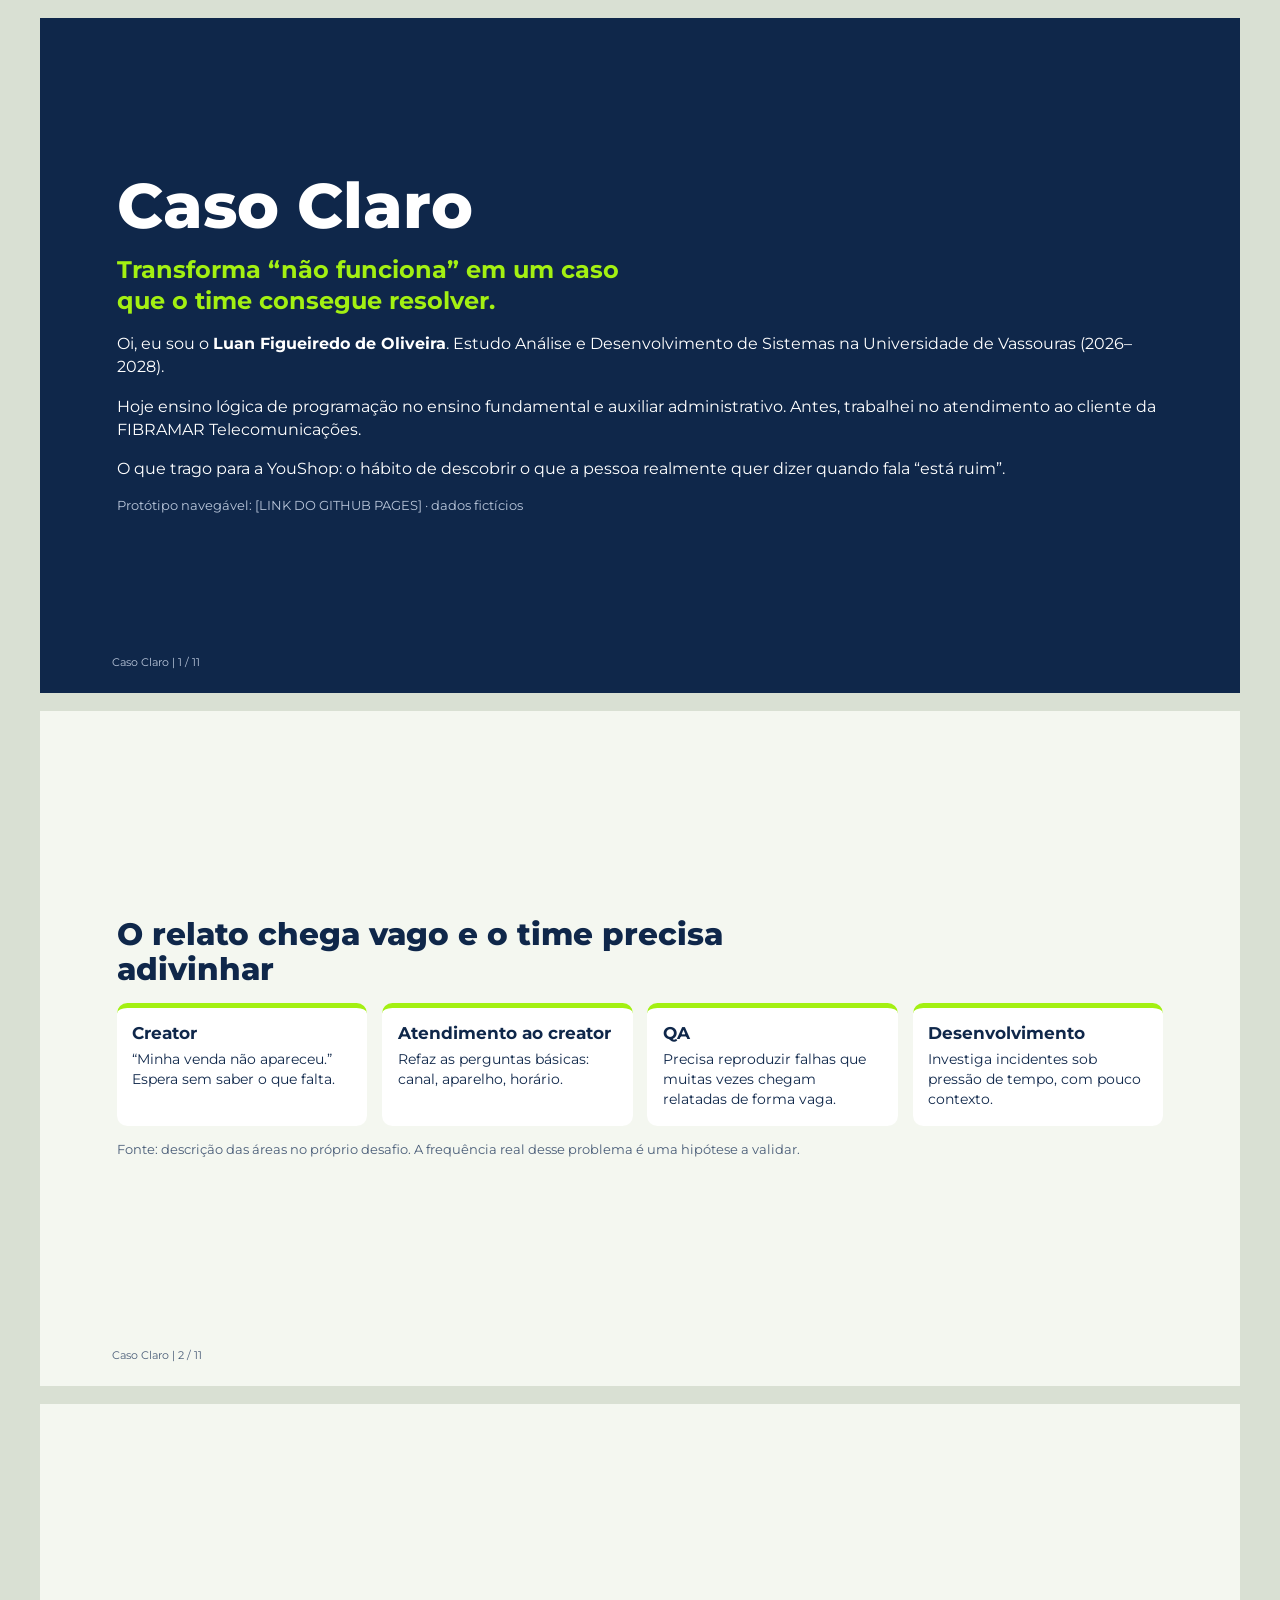
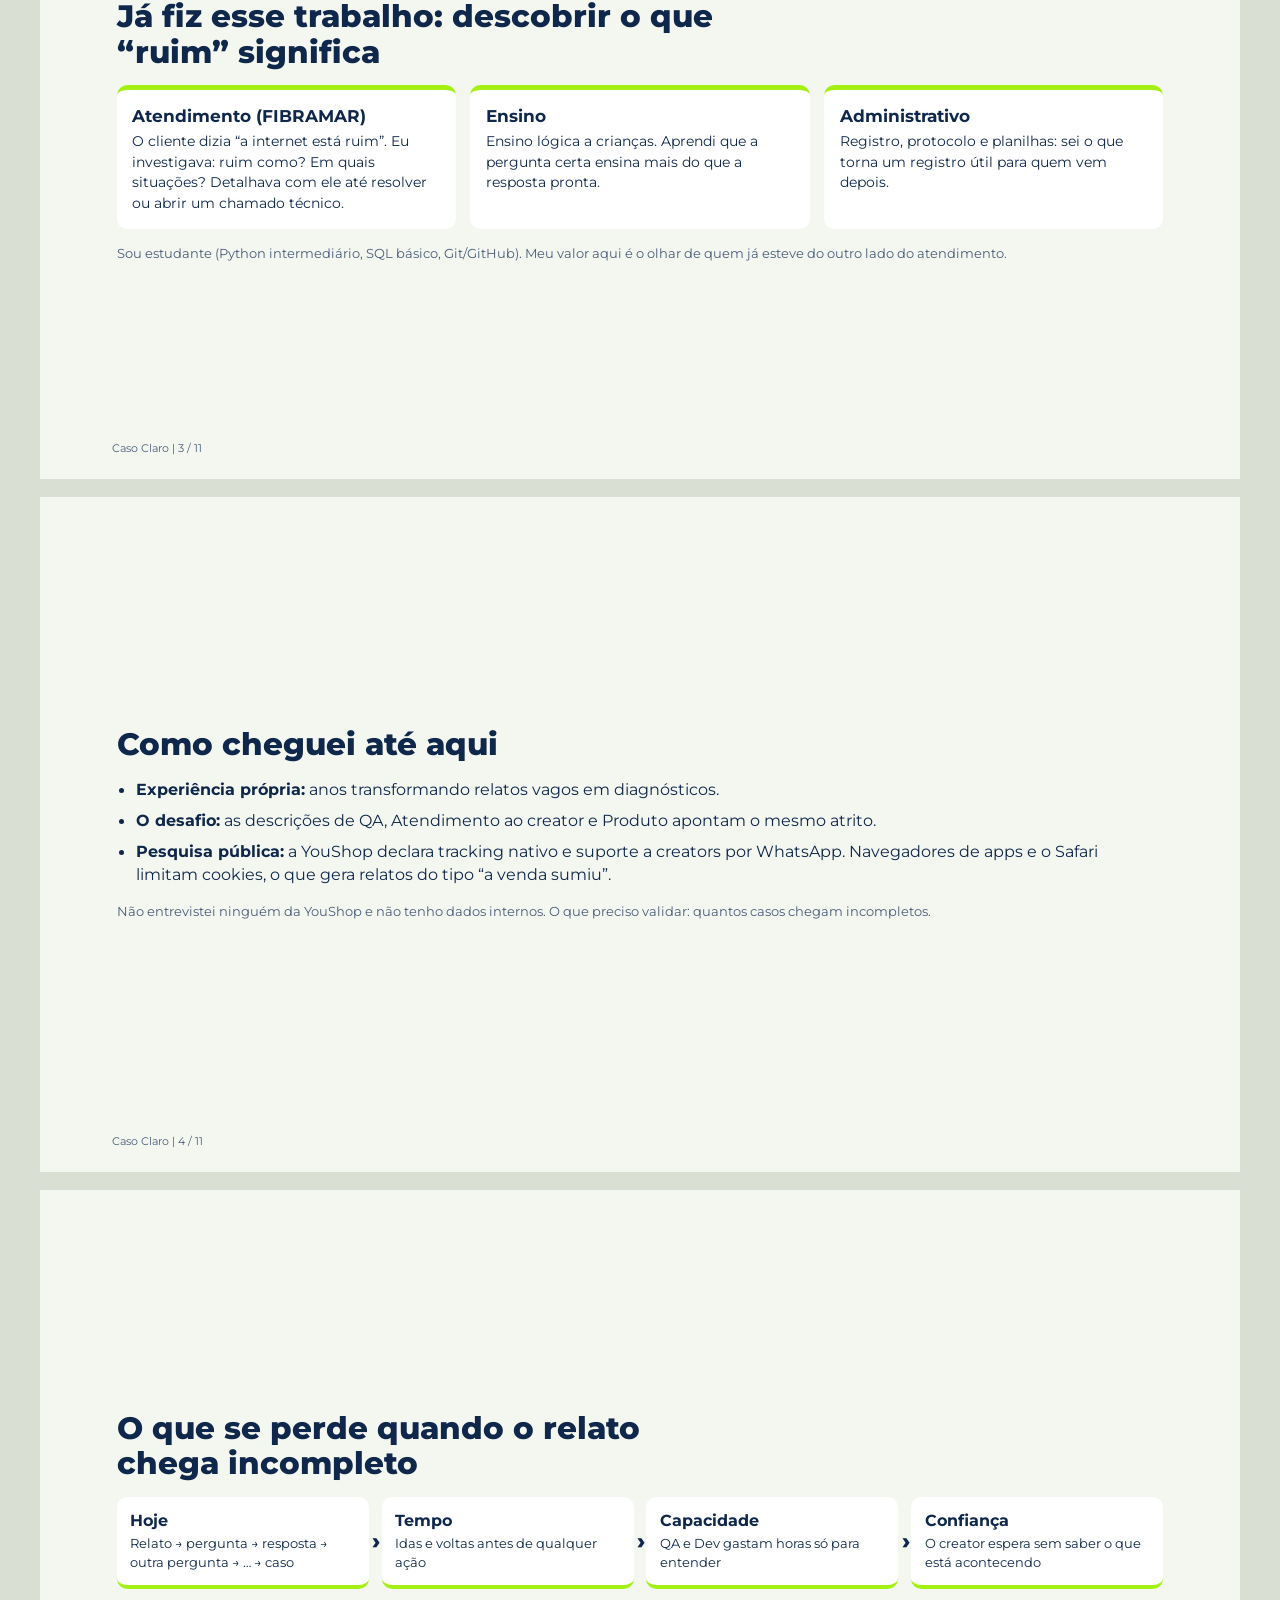
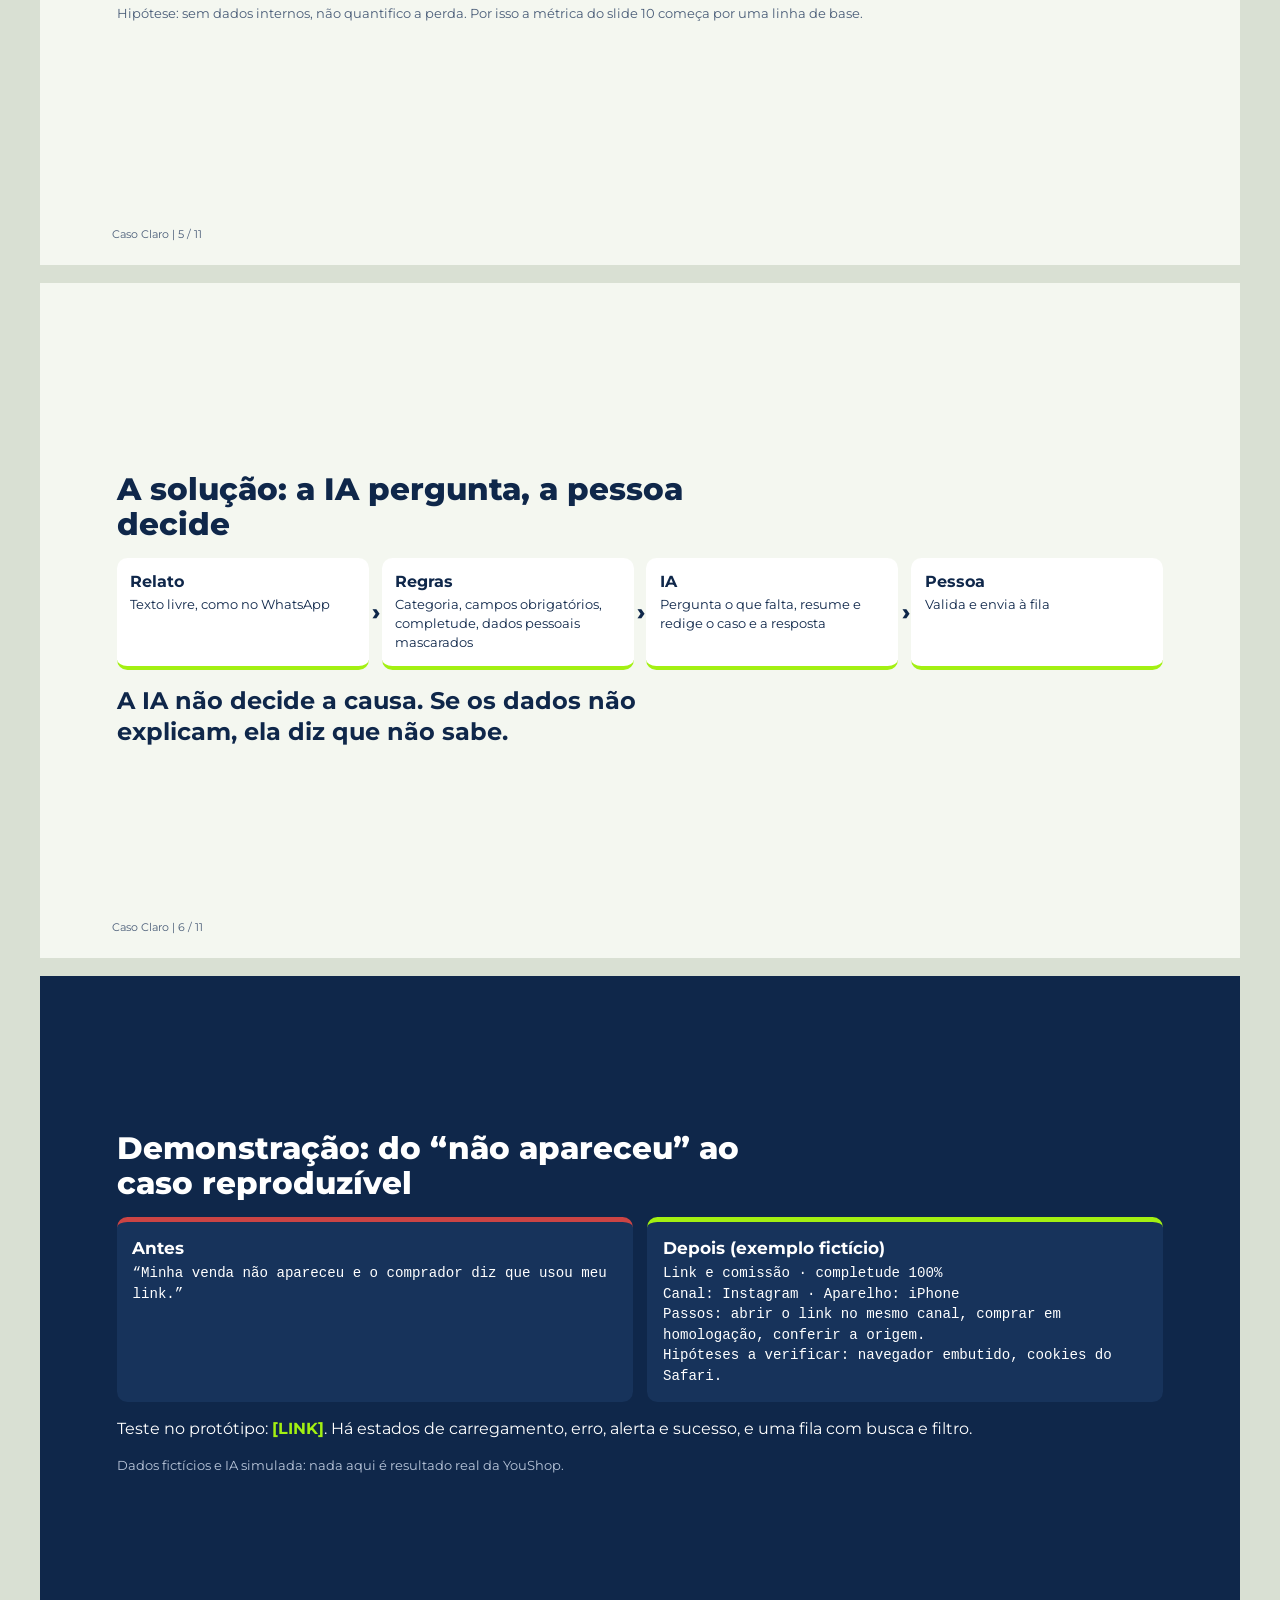
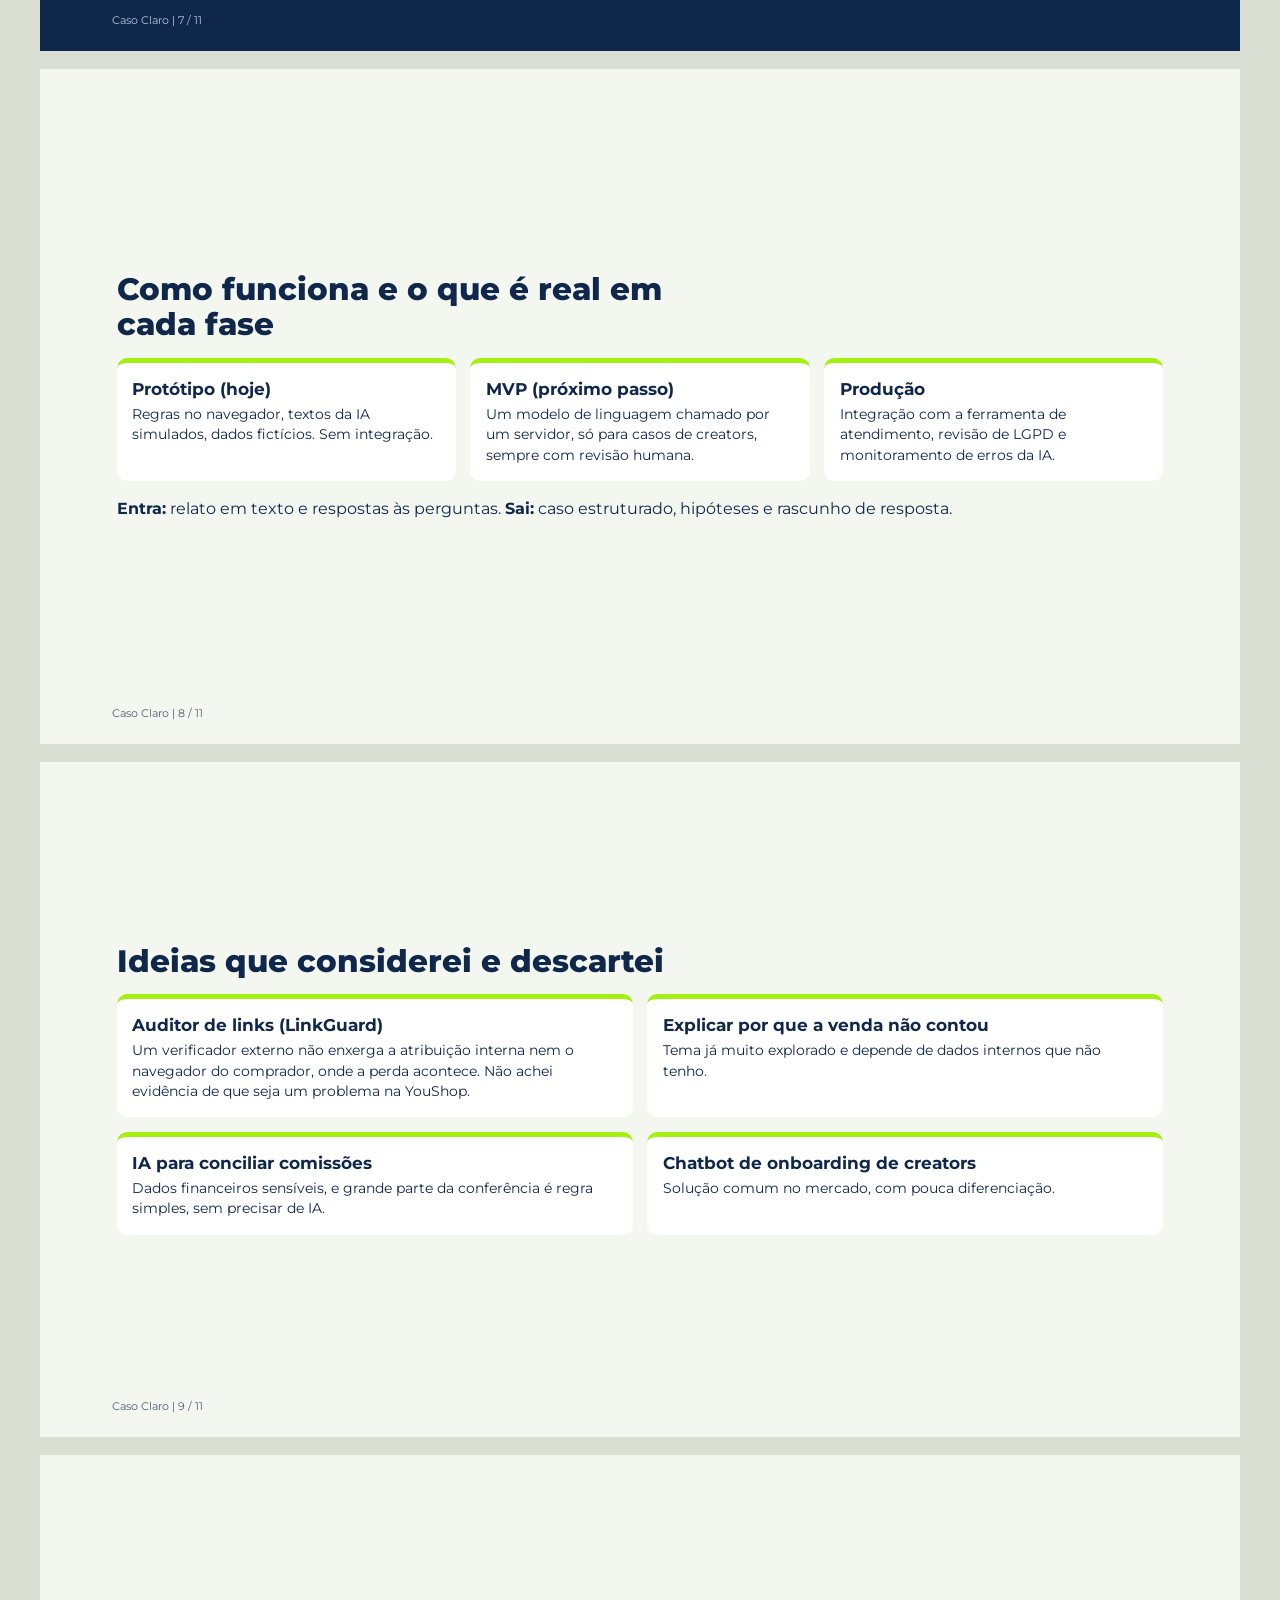
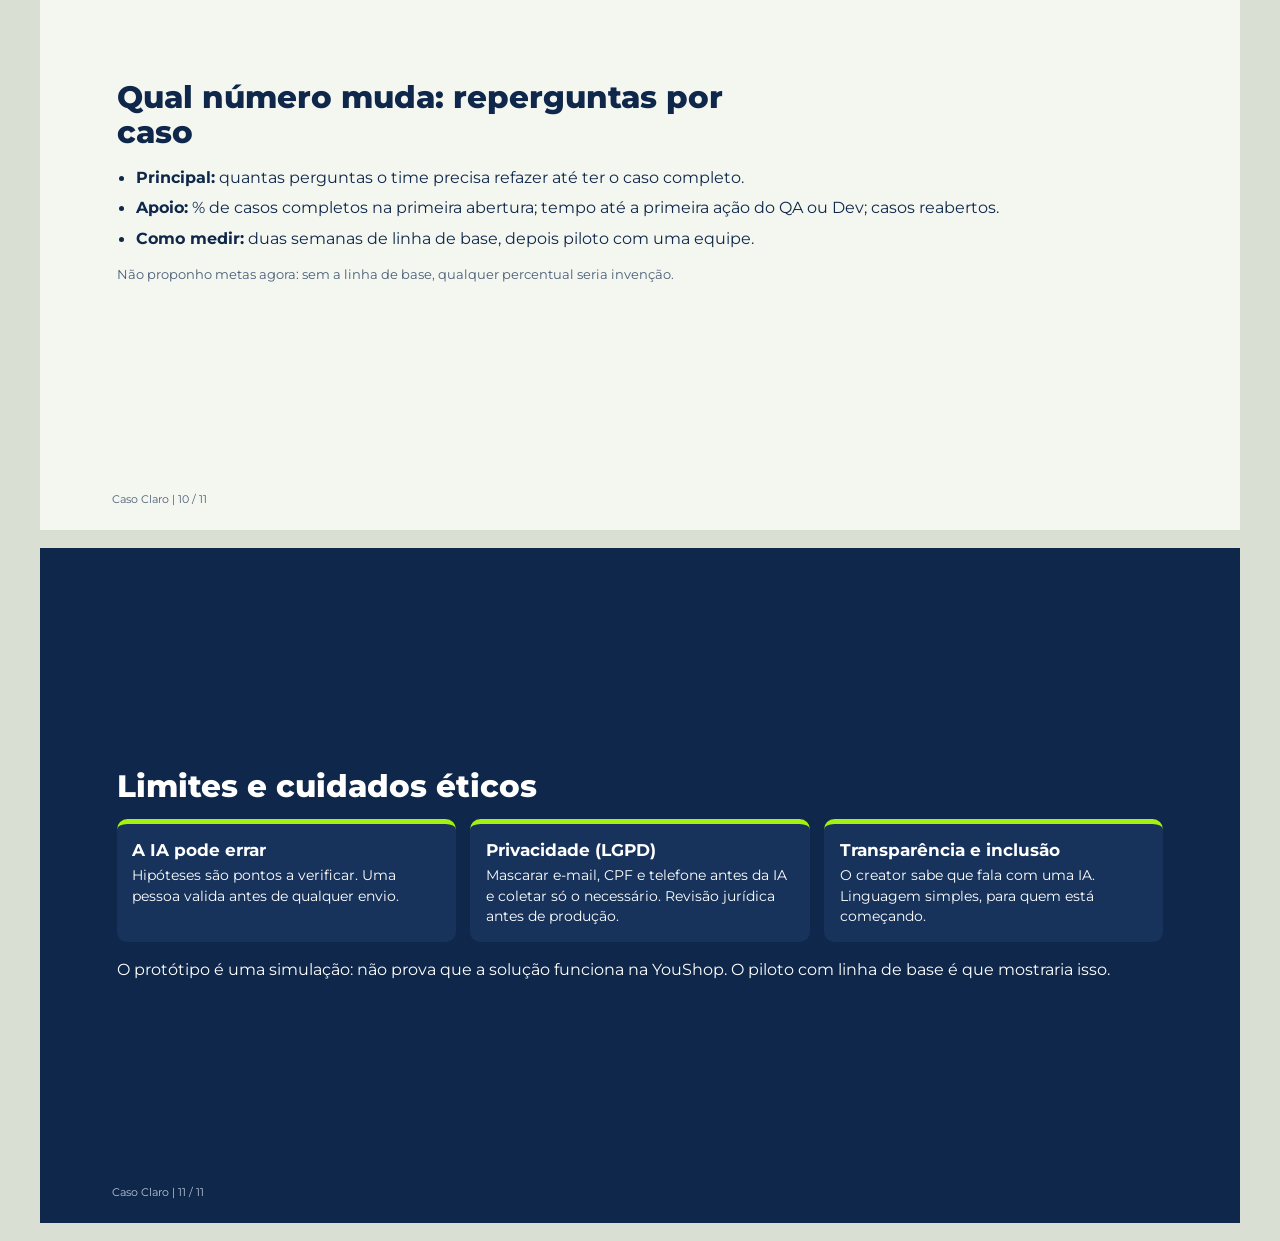
==== apresentacao.html @ b5813899 "Adiciona protótipo e apresentação" ====
<!doctype html>
<html lang="pt-BR"><head><meta charset="utf-8"><meta name="viewport" content="width=device-width,initial-scale=1">
<title>Caso Claro · Luan Oliveira · YouShop 2027</title>
<link href="https://fonts.googleapis.com/css2?family=Montserrat:wght@400;500;700;800&display=swap" rel="stylesheet">
<style>
@page{size:13.333in 7.5in;margin:0}
*{box-sizing:border-box;margin:0}
body{background:#d9e0d3;font-family:Montserrat,system-ui,sans-serif;color:#0F274A;counter-reset:s;-webkit-print-color-adjust:exact;print-color-adjust:exact}
.slide{container-type:inline-size;width:min(96vw,1200px);aspect-ratio:16/9;margin:18px auto;background:#F4F7F0;padding:4.5% 6%;position:relative;overflow:hidden;counter-increment:s}
.slide::after{content:"Caso Claro  |  " counter(s) " / 11";position:absolute;left:6%;bottom:3.5%;font-size:1.05cqw;color:#4a5d78}
.dark{background:#0F274A;color:#fff}.dark::after{color:#b9c6da}
.in{height:100%;display:flex;flex-direction:column;justify-content:center;gap:1.5cqw;padding-bottom:2cqw}
h1{font-size:6cqw;line-height:1;font-weight:800}h2{font-size:3cqw;line-height:1.12;font-weight:800;max-width:30ch}
p,li{font-size:1.55cqw;line-height:1.45}ul{padding-left:1.8cqw;display:flex;flex-direction:column;gap:.7cqw}
.big{font-size:2.3cqw;font-weight:700;line-height:1.3;max-width:34ch}.lime{color:#A3F012}.note{font-size:1.2cqw;color:#4a5d78}.dark .note{color:#b9c6da}
.cols{display:grid;grid-template-columns:repeat(3,1fr);gap:1.4cqw}.cols.c2{grid-template-columns:1fr 1fr}.cols.c4{grid-template-columns:repeat(4,1fr)}
.card{background:#fff;border-radius:1cqw;padding:1.5cqw;border-top:.5cqw solid #A3F012}.dark .card{background:#17335b}
.card b{display:block;font-size:1.6cqw;margin-bottom:.5cqw}.card p,.card li{font-size:1.35cqw}
.flow{display:flex;gap:1.2cqw}.flow>div{flex:1;background:#fff;border-radius:1cqw;padding:1.3cqw;position:relative;border-bottom:.45cqw solid #A3F012}
.flow>div:not(:last-child)::after{content:"›";position:absolute;right:-1.1cqw;top:50%;transform:translateY(-50%);font-size:2.2cqw;font-weight:800}
.flow b{display:block;font-size:1.5cqw;margin-bottom:.4cqw}.flow p{font-size:1.25cqw}
.bad{border-top-color:#c44}.mono{font-family:ui-monospace,Menlo,monospace;font-size:1.25cqw}
@media print{body{background:#fff}.slide{width:13.333in;height:7.5in;aspect-ratio:auto;margin:0;break-after:page;page-break-after:always}}
</style></head><body>

<section class="slide dark"><div class="in">
<h1>Caso Claro</h1>
<p class="big lime">Transforma “não funciona” em um caso que o time consegue resolver.</p>
<p>Oi, eu sou o <b>Luan Figueiredo de Oliveira</b>. Estudo Análise e Desenvolvimento de Sistemas na Universidade de Vassouras (2026–2028).</p>
<p>Hoje ensino lógica de programação no ensino fundamental e auxiliar administrativo. Antes, trabalhei no atendimento ao cliente da FIBRAMAR Telecomunicações.</p>
<p>O que trago para a YouShop: o hábito de descobrir o que a pessoa realmente quer dizer quando fala “está ruim”.</p>
<p class="note">Protótipo navegável: [LINK DO GITHUB PAGES] · dados fictícios</p></div></section>

<section class="slide"><div class="in">
<h2>O relato chega vago e o time precisa adivinhar</h2>
<div class="cols c4">
<div class="card"><b>Creator</b><p>“Minha venda não apareceu.” Espera sem saber o que falta.</p></div>
<div class="card"><b>Atendimento ao creator</b><p>Refaz as perguntas básicas: canal, aparelho, horário.</p></div>
<div class="card"><b>QA</b><p>Precisa reproduzir falhas que muitas vezes chegam relatadas de forma vaga.</p></div>
<div class="card"><b>Desenvolvimento</b><p>Investiga incidentes sob pressão de tempo, com pouco contexto.</p></div></div>
<p class="note">Fonte: descrição das áreas no próprio desafio. A frequência real desse problema é uma hipótese a validar.</p></div></section>

<section class="slide"><div class="in">
<h2>Já fiz esse trabalho: descobrir o que “ruim” significa</h2>
<div class="cols">
<div class="card"><b>Atendimento (FIBRAMAR)</b><p>O cliente dizia “a internet está ruim”. Eu investigava: ruim como? Em quais situações? Detalhava com ele até resolver ou abrir um chamado técnico.</p></div>
<div class="card"><b>Ensino</b><p>Ensino lógica a crianças. Aprendi que a pergunta certa ensina mais do que a resposta pronta.</p></div>
<div class="card"><b>Administrativo</b><p>Registro, protocolo e planilhas: sei o que torna um registro útil para quem vem depois.</p></div></div>
<p class="note">Sou estudante (Python intermediário, SQL básico, Git/GitHub). Meu valor aqui é o olhar de quem já esteve do outro lado do atendimento.</p></div></section>

<section class="slide"><div class="in">
<h2>Como cheguei até aqui</h2>
<ul><li><b>Experiência própria:</b> anos transformando relatos vagos em diagnósticos.</li>
<li><b>O desafio:</b> as descrições de QA, Atendimento ao creator e Produto apontam o mesmo atrito.</li>
<li><b>Pesquisa pública:</b> a YouShop declara tracking nativo e suporte a creators por WhatsApp. Navegadores de apps e o Safari limitam cookies, o que gera relatos do tipo “a venda sumiu”.</li></ul>
<p class="note">Não entrevistei ninguém da YouShop e não tenho dados internos. O que preciso validar: quantos casos chegam incompletos.</p></div></section>

<section class="slide"><div class="in">
<h2>O que se perde quando o relato chega incompleto</h2>
<div class="flow"><div><b>Hoje</b><p>Relato → pergunta → resposta → outra pergunta → … → caso</p></div><div><b>Tempo</b><p>Idas e voltas antes de qualquer ação</p></div><div><b>Capacidade</b><p>QA e Dev gastam horas só para entender</p></div><div><b>Confiança</b><p>O creator espera sem saber o que está acontecendo</p></div></div>
<p class="note">Hipótese: sem dados internos, não quantifico a perda. Por isso a métrica do slide 10 começa por uma linha de base.</p></div></section>

<section class="slide"><div class="in">
<h2>A solução: a IA pergunta, a pessoa decide</h2>
<div class="flow"><div><b>Relato</b><p>Texto livre, como no WhatsApp</p></div><div><b>Regras</b><p>Categoria, campos obrigatórios, completude, dados pessoais mascarados</p></div><div><b>IA</b><p>Pergunta o que falta, resume e redige o caso e a resposta</p></div><div><b>Pessoa</b><p>Valida e envia à fila</p></div></div>
<p class="big">A IA não decide a causa. Se os dados não explicam, ela diz que não sabe.</p></div></section>

<section class="slide dark"><div class="in">
<h2>Demonstração: do “não apareceu” ao caso reproduzível</h2>
<div class="cols c2">
<div class="card" style="border-top-color:#c44"><b>Antes</b><p class="mono">“Minha venda não apareceu e o comprador diz que usou meu link.”</p></div>
<div class="card"><b>Depois (exemplo fictício)</b><p class="mono">Link e comissão · completude 100%<br>Canal: Instagram · Aparelho: iPhone<br>Passos: abrir o link no mesmo canal, comprar em homologação, conferir a origem.<br>Hipóteses a verificar: navegador embutido, cookies do Safari.</p></div></div>
<p>Teste no protótipo: <b class="lime">[LINK]</b>. Há estados de carregamento, erro, alerta e sucesso, e uma fila com busca e filtro.</p>
<p class="note">Dados fictícios e IA simulada: nada aqui é resultado real da YouShop.</p></div></section>

<section class="slide"><div class="in">
<h2>Como funciona e o que é real em cada fase</h2>
<div class="cols">
<div class="card"><b>Protótipo (hoje)</b><p>Regras no navegador, textos da IA simulados, dados fictícios. Sem integração.</p></div>
<div class="card"><b>MVP (próximo passo)</b><p>Um modelo de linguagem chamado por um servidor, só para casos de creators, sempre com revisão humana.</p></div>
<div class="card"><b>Produção</b><p>Integração com a ferramenta de atendimento, revisão de LGPD e monitoramento de erros da IA.</p></div></div>
<p><b>Entra:</b> relato em texto e respostas às perguntas. <b>Sai:</b> caso estruturado, hipóteses e rascunho de resposta.</p></div></section>

<section class="slide"><div class="in">
<h2>Ideias que considerei e descartei</h2>
<div class="cols c2">
<div class="card"><b>Auditor de links (LinkGuard)</b><p>Um verificador externo não enxerga a atribuição interna nem o navegador do comprador, onde a perda acontece. Não achei evidência de que seja um problema na YouShop.</p></div>
<div class="card"><b>Explicar por que a venda não contou</b><p>Tema já muito explorado e depende de dados internos que não tenho.</p></div>
<div class="card"><b>IA para conciliar comissões</b><p>Dados financeiros sensíveis, e grande parte da conferência é regra simples, sem precisar de IA.</p></div>
<div class="card"><b>Chatbot de onboarding de creators</b><p>Solução comum no mercado, com pouca diferenciação.</p></div></div></div></section>

<section class="slide"><div class="in">
<h2>Qual número muda: reperguntas por caso</h2>
<ul><li><b>Principal:</b> quantas perguntas o time precisa refazer até ter o caso completo.</li>
<li><b>Apoio:</b> % de casos completos na primeira abertura; tempo até a primeira ação do QA ou Dev; casos reabertos.</li>
<li><b>Como medir:</b> duas semanas de linha de base, depois piloto com uma equipe.</li></ul>
<p class="note">Não proponho metas agora: sem a linha de base, qualquer percentual seria invenção.</p></div></section>

<section class="slide dark"><div class="in">
<h2>Limites e cuidados éticos</h2>
<div class="cols">
<div class="card"><b>A IA pode errar</b><p>Hipóteses são pontos a verificar. Uma pessoa valida antes de qualquer envio.</p></div>
<div class="card"><b>Privacidade (LGPD)</b><p>Mascarar e-mail, CPF e telefone antes da IA e coletar só o necessário. Revisão jurídica antes de produção.</p></div>
<div class="card"><b>Transparência e inclusão</b><p>O creator sabe que fala com uma IA. Linguagem simples, para quem está começando.</p></div></div>
<p>O protótipo é uma simulação: não prova que a solução funciona na YouShop. O piloto com linha de base é que mostraria isso.</p></div></section>
</body></html>
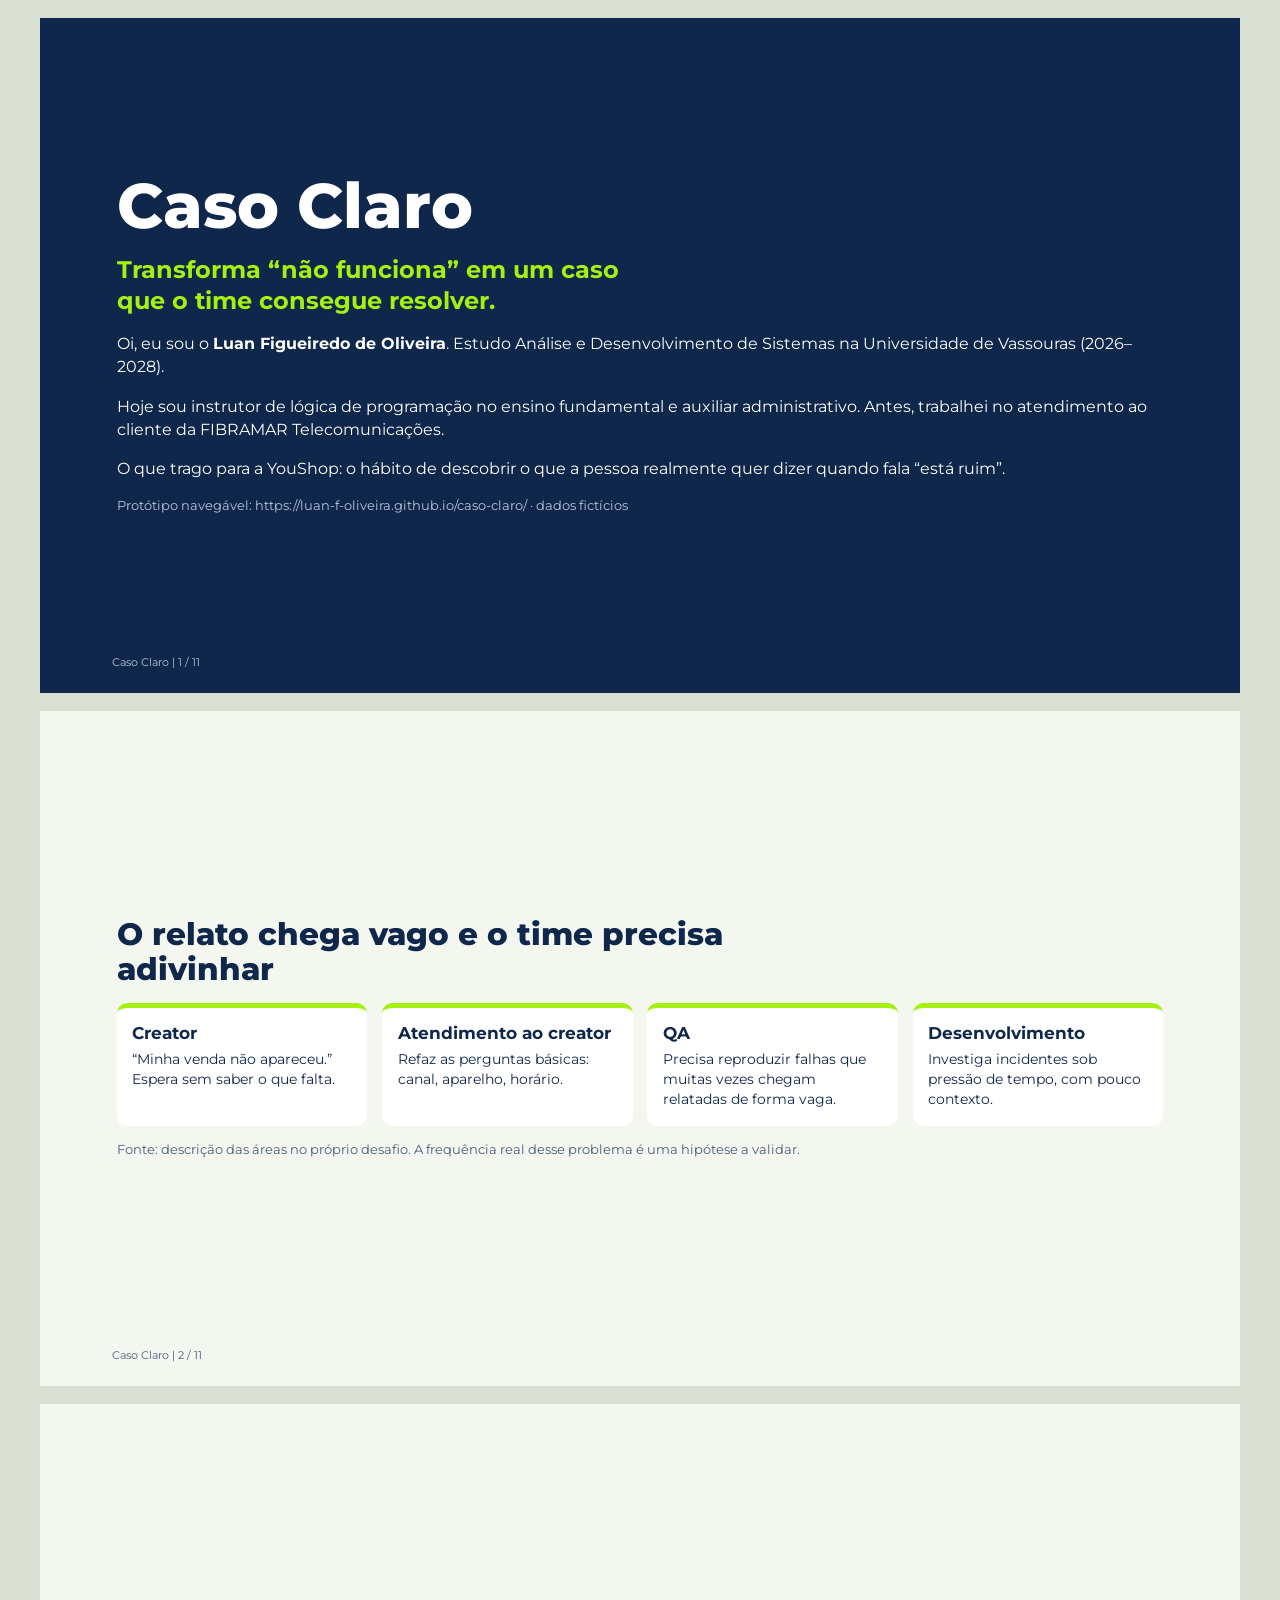
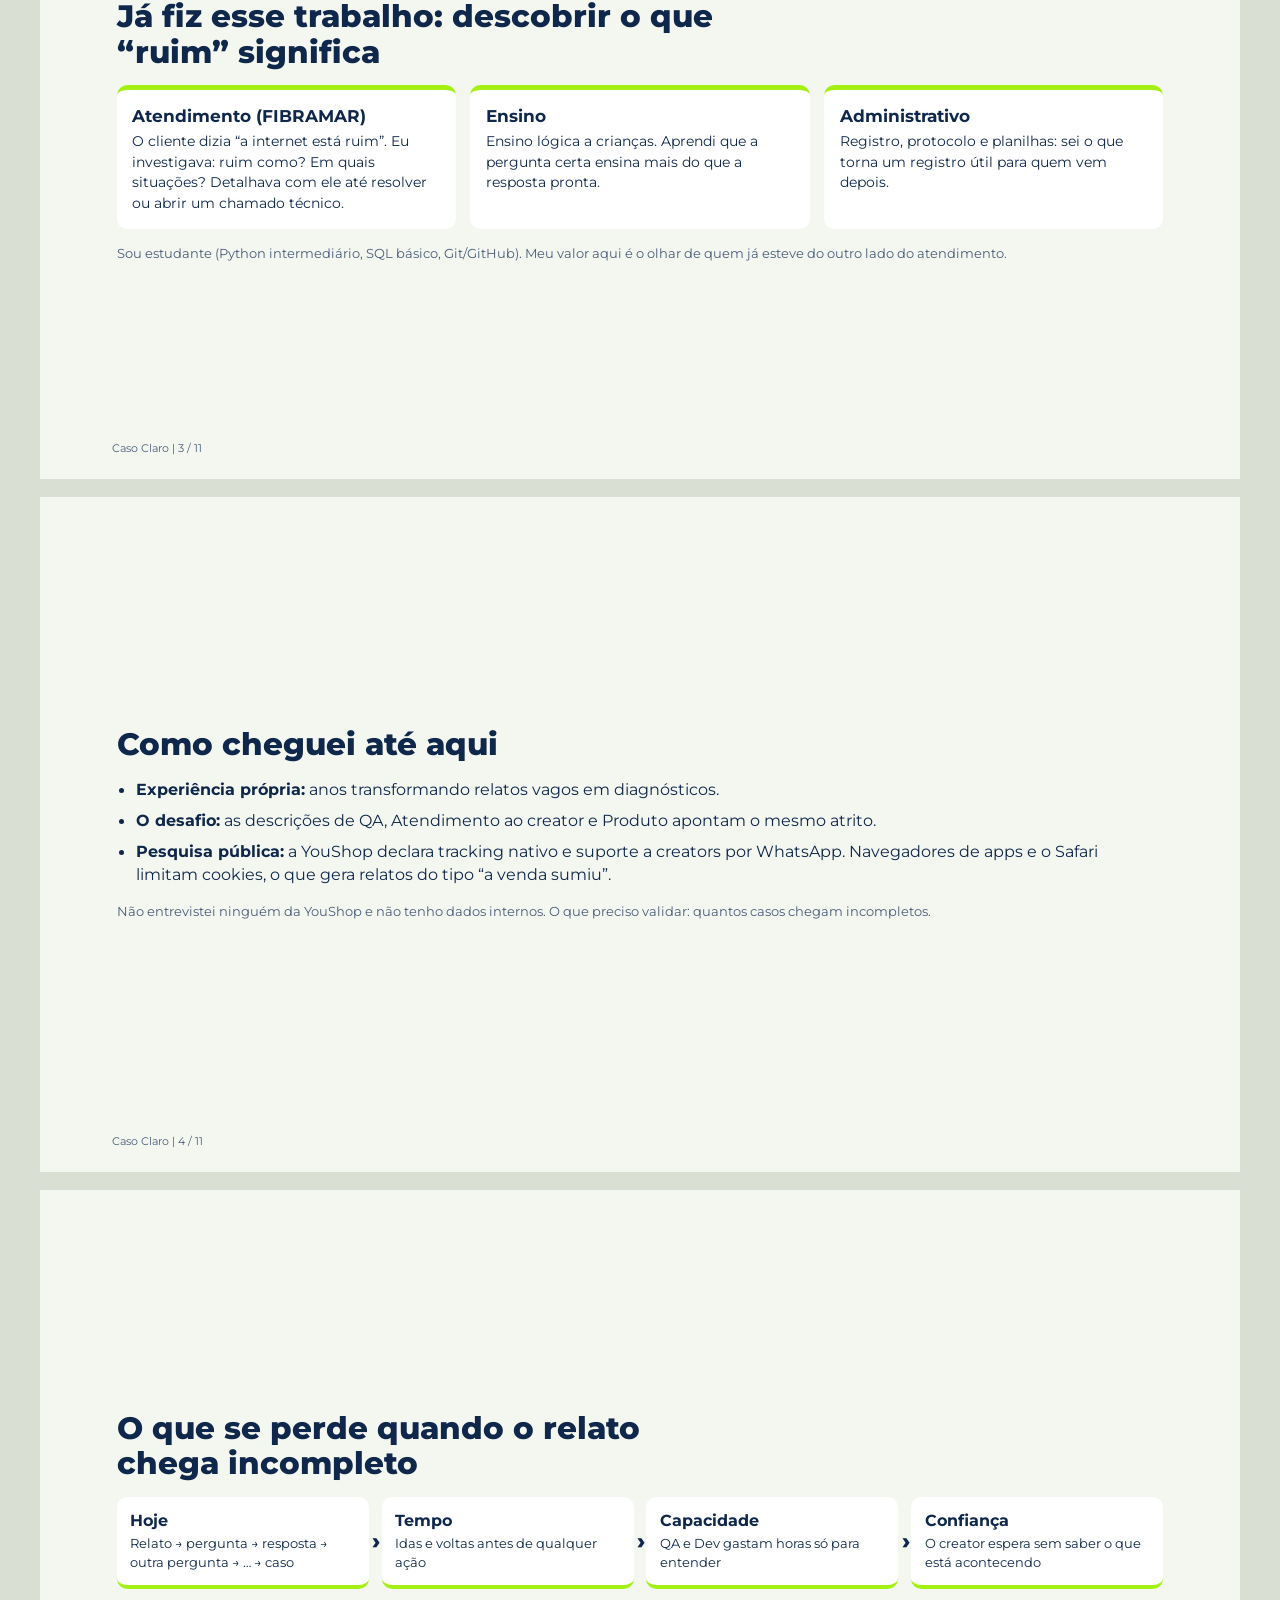
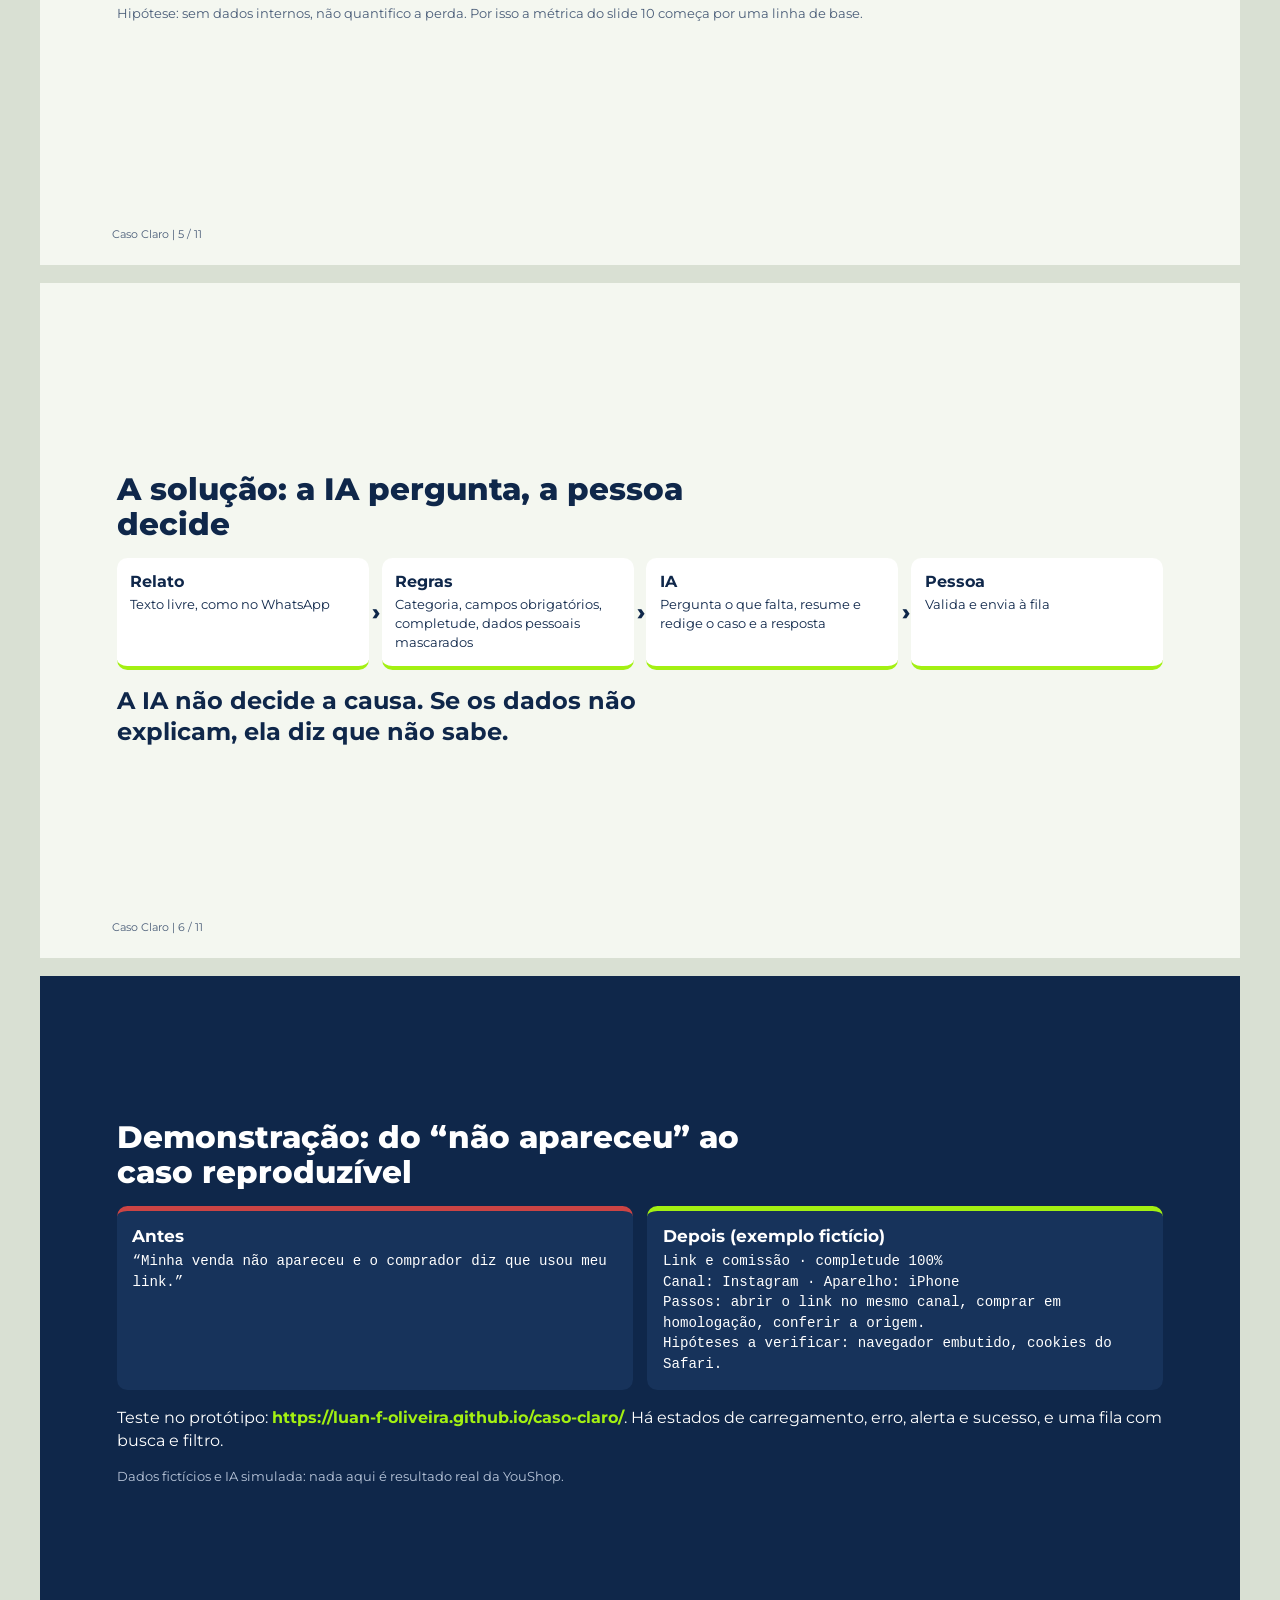
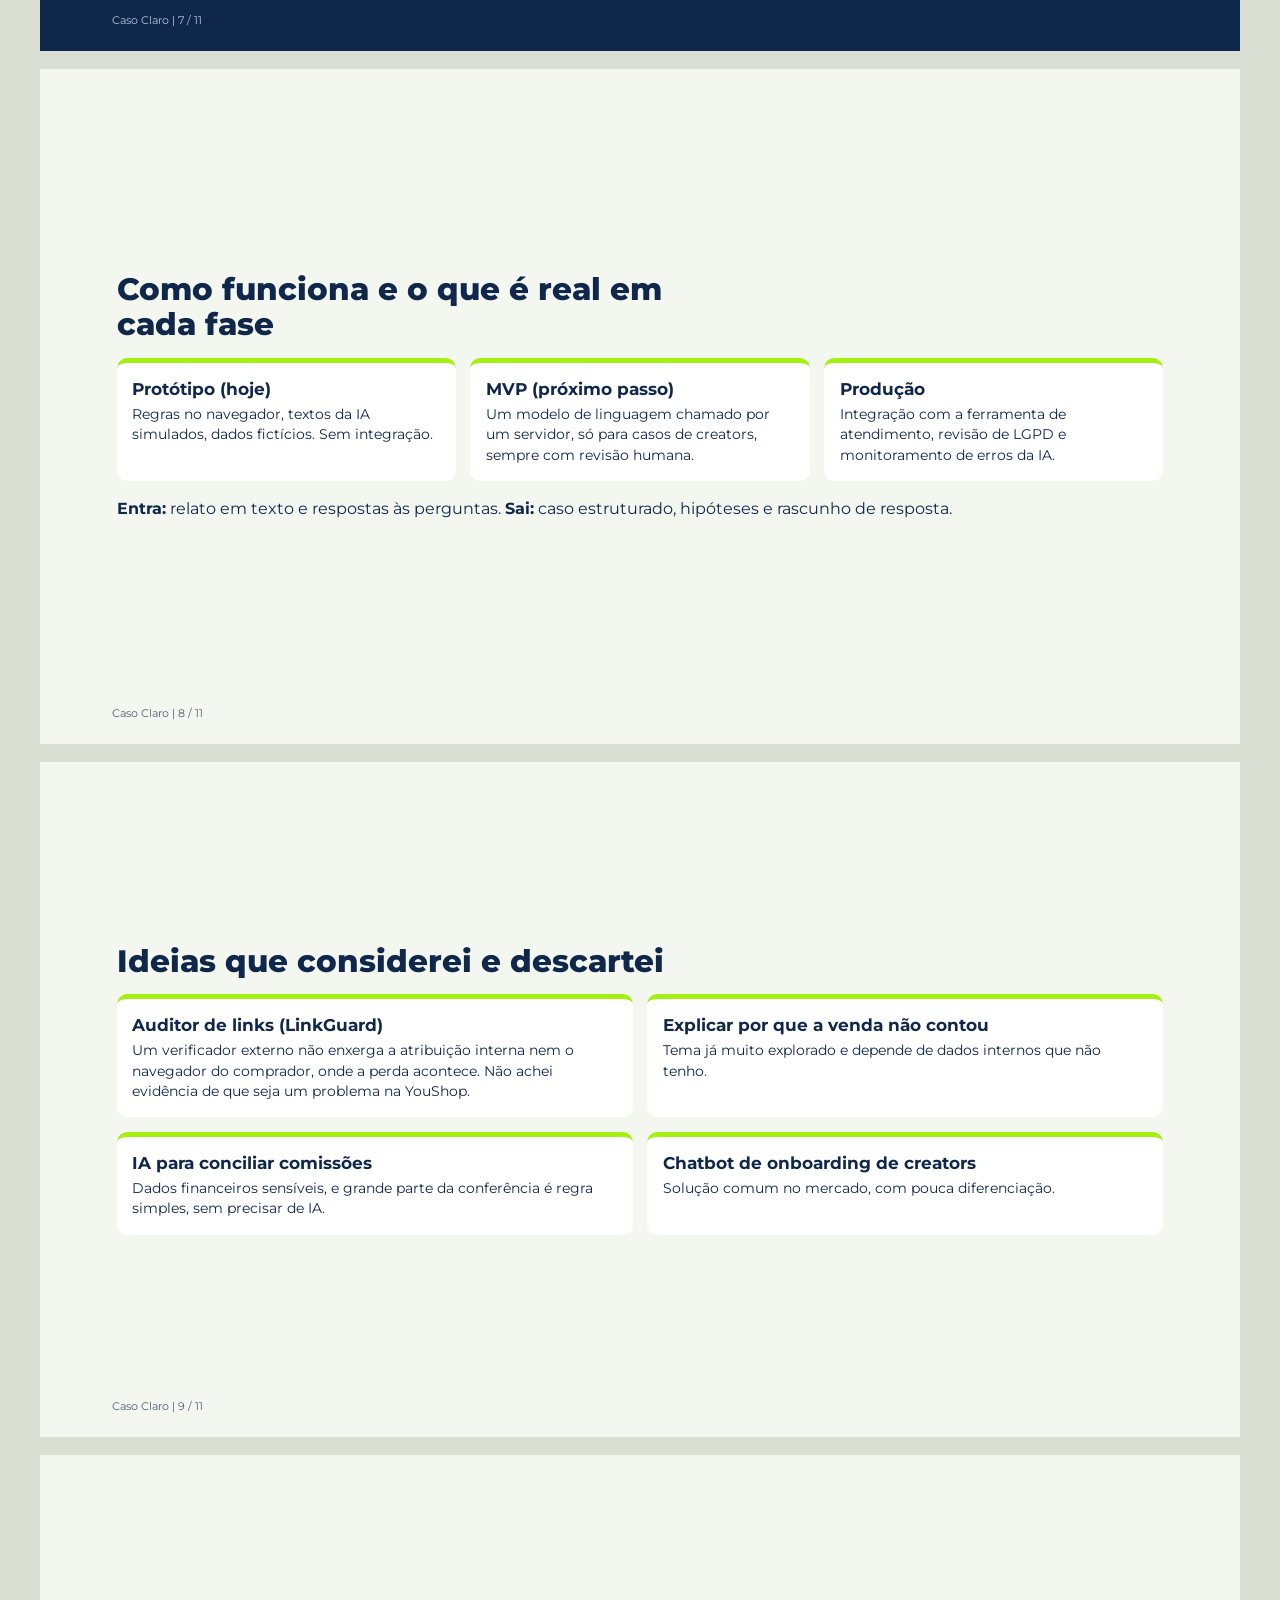
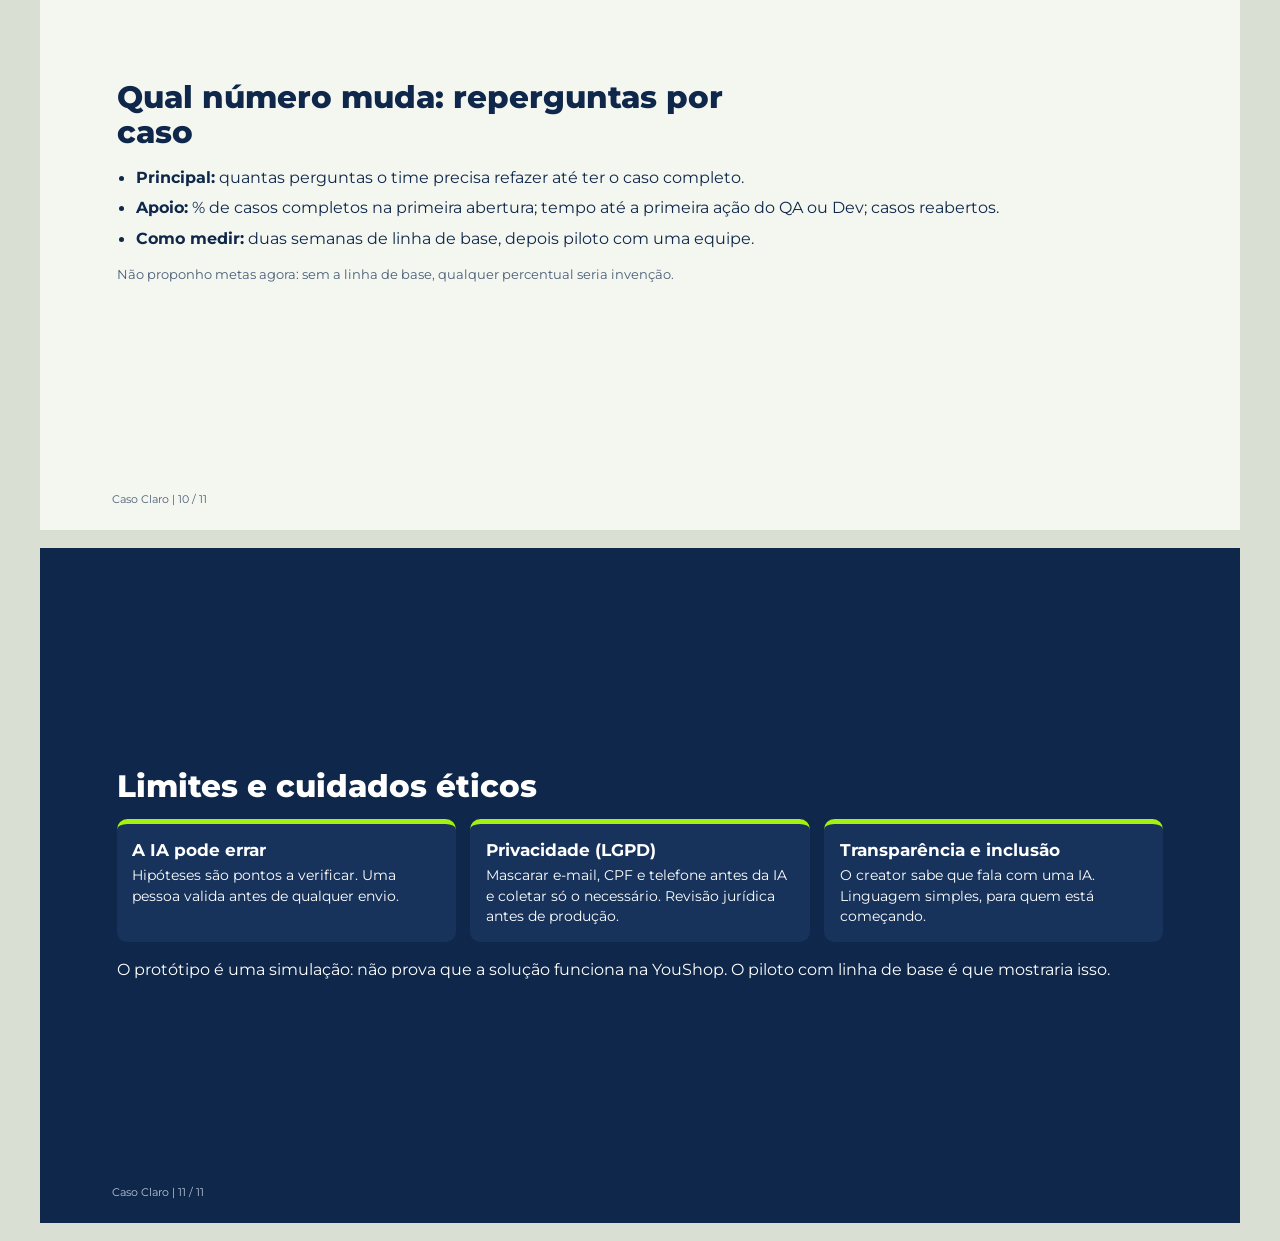
==== commit 0d215421: "Adiciona link do protótipo nos slides" ====
--- a/apresentacao.html
+++ b/apresentacao.html
@@ -27,9 +27,9 @@
 <h1>Caso Claro</h1>
 <p class="big lime">Transforma “não funciona” em um caso que o time consegue resolver.</p>
 <p>Oi, eu sou o <b>Luan Figueiredo de Oliveira</b>. Estudo Análise e Desenvolvimento de Sistemas na Universidade de Vassouras (2026–2028).</p>
-<p>Hoje ensino lógica de programação no ensino fundamental e auxiliar administrativo. Antes, trabalhei no atendimento ao cliente da FIBRAMAR Telecomunicações.</p>
+<p>Hoje sou instrutor de lógica de programação no ensino fundamental e auxiliar administrativo. Antes, trabalhei no atendimento ao cliente da FIBRAMAR Telecomunicações.</p>
 <p>O que trago para a YouShop: o hábito de descobrir o que a pessoa realmente quer dizer quando fala “está ruim”.</p>
-<p class="note">Protótipo navegável: [LINK DO GITHUB PAGES] · dados fictícios</p></div></section>
+<p class="note">Protótipo navegável: https://luan-f-oliveira.github.io/caso-claro/ · dados fictícios</p></div></section>
 
 <section class="slide"><div class="in">
 <h2>O relato chega vago e o time precisa adivinhar</h2>
@@ -70,7 +70,7 @@
 <div class="cols c2">
 <div class="card" style="border-top-color:#c44"><b>Antes</b><p class="mono">“Minha venda não apareceu e o comprador diz que usou meu link.”</p></div>
 <div class="card"><b>Depois (exemplo fictício)</b><p class="mono">Link e comissão · completude 100%<br>Canal: Instagram · Aparelho: iPhone<br>Passos: abrir o link no mesmo canal, comprar em homologação, conferir a origem.<br>Hipóteses a verificar: navegador embutido, cookies do Safari.</p></div></div>
-<p>Teste no protótipo: <b class="lime">[LINK]</b>. Há estados de carregamento, erro, alerta e sucesso, e uma fila com busca e filtro.</p>
+<p>Teste no protótipo: <b class="lime">https://luan-f-oliveira.github.io/caso-claro/</b>. Há estados de carregamento, erro, alerta e sucesso, e uma fila com busca e filtro.</p>
 <p class="note">Dados fictícios e IA simulada: nada aqui é resultado real da YouShop.</p></div></section>
 
 <section class="slide"><div class="in">
@@ -103,4 +103,4 @@
 <div class="card"><b>Privacidade (LGPD)</b><p>Mascarar e-mail, CPF e telefone antes da IA e coletar só o necessário. Revisão jurídica antes de produção.</p></div>
 <div class="card"><b>Transparência e inclusão</b><p>O creator sabe que fala com uma IA. Linguagem simples, para quem está começando.</p></div></div>
 <p>O protótipo é uma simulação: não prova que a solução funciona na YouShop. O piloto com linha de base é que mostraria isso.</p></div></section>
-</body></html>
+</body></html>
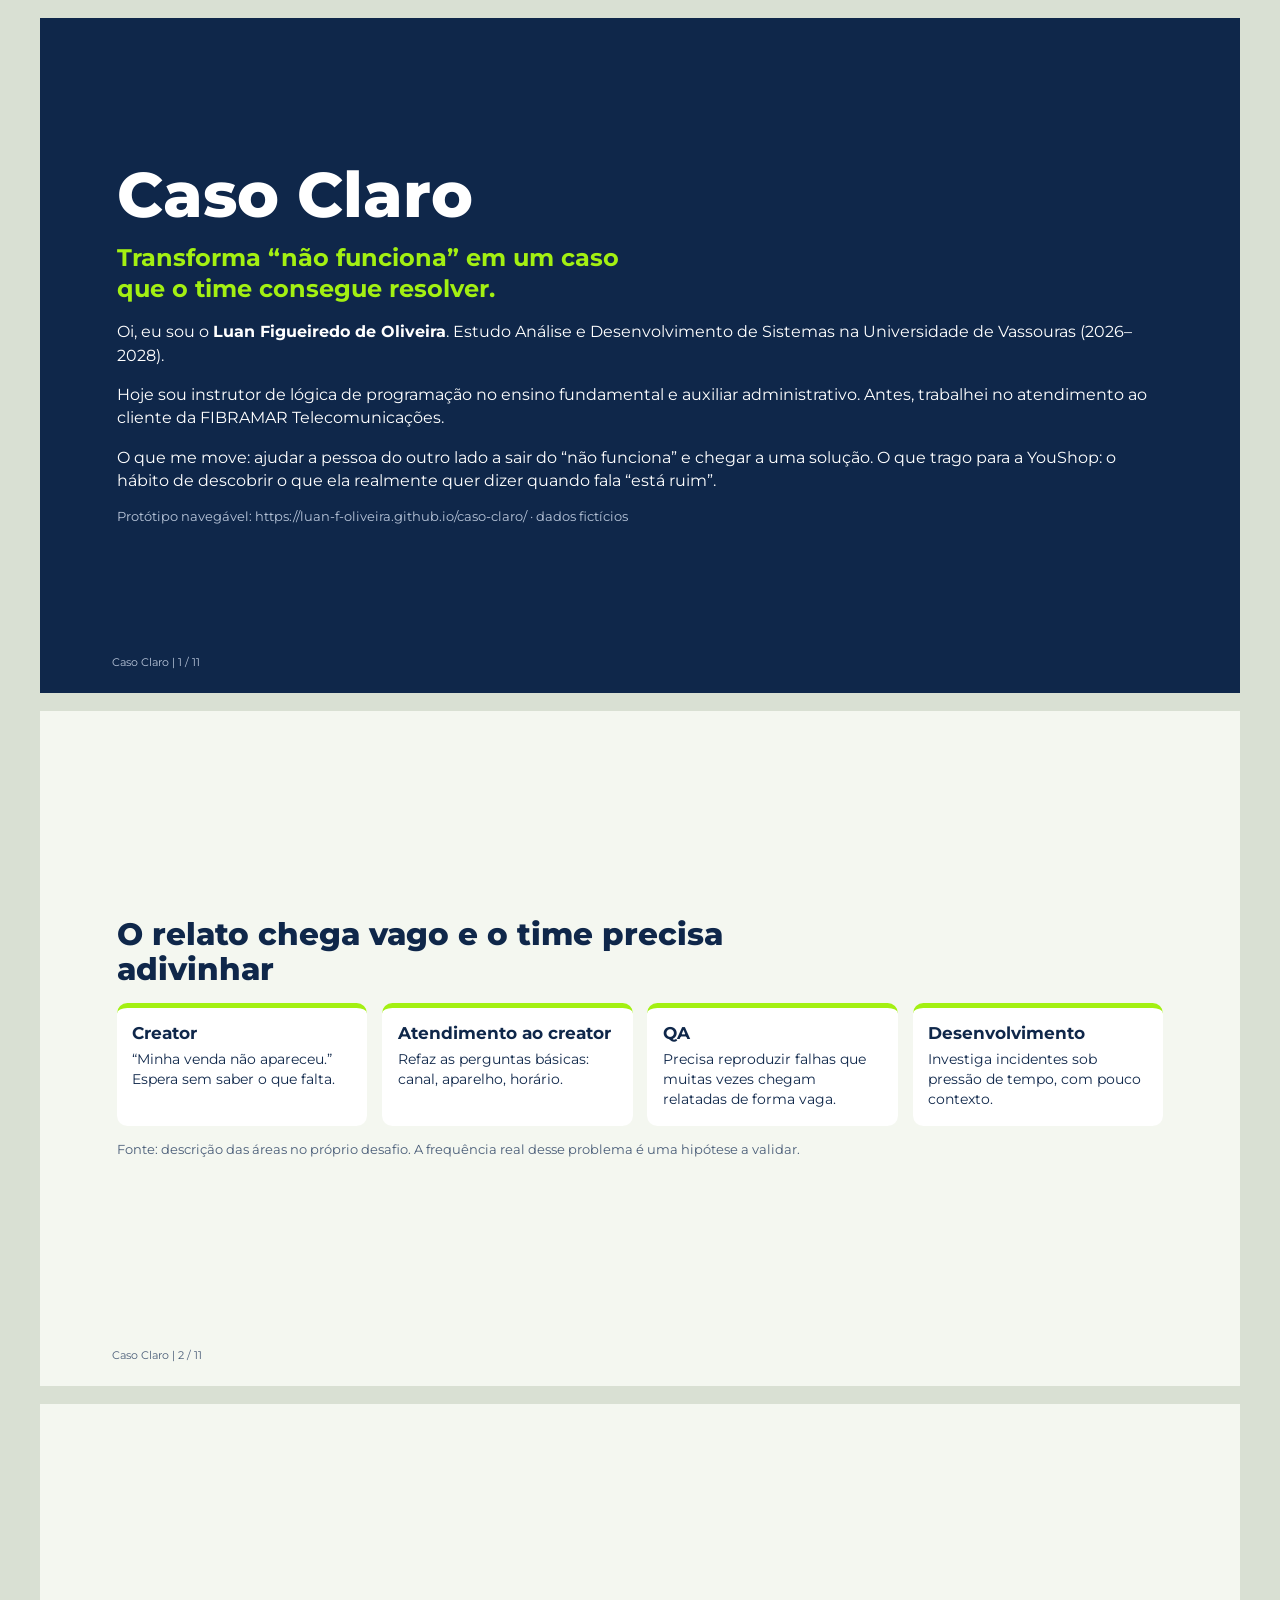
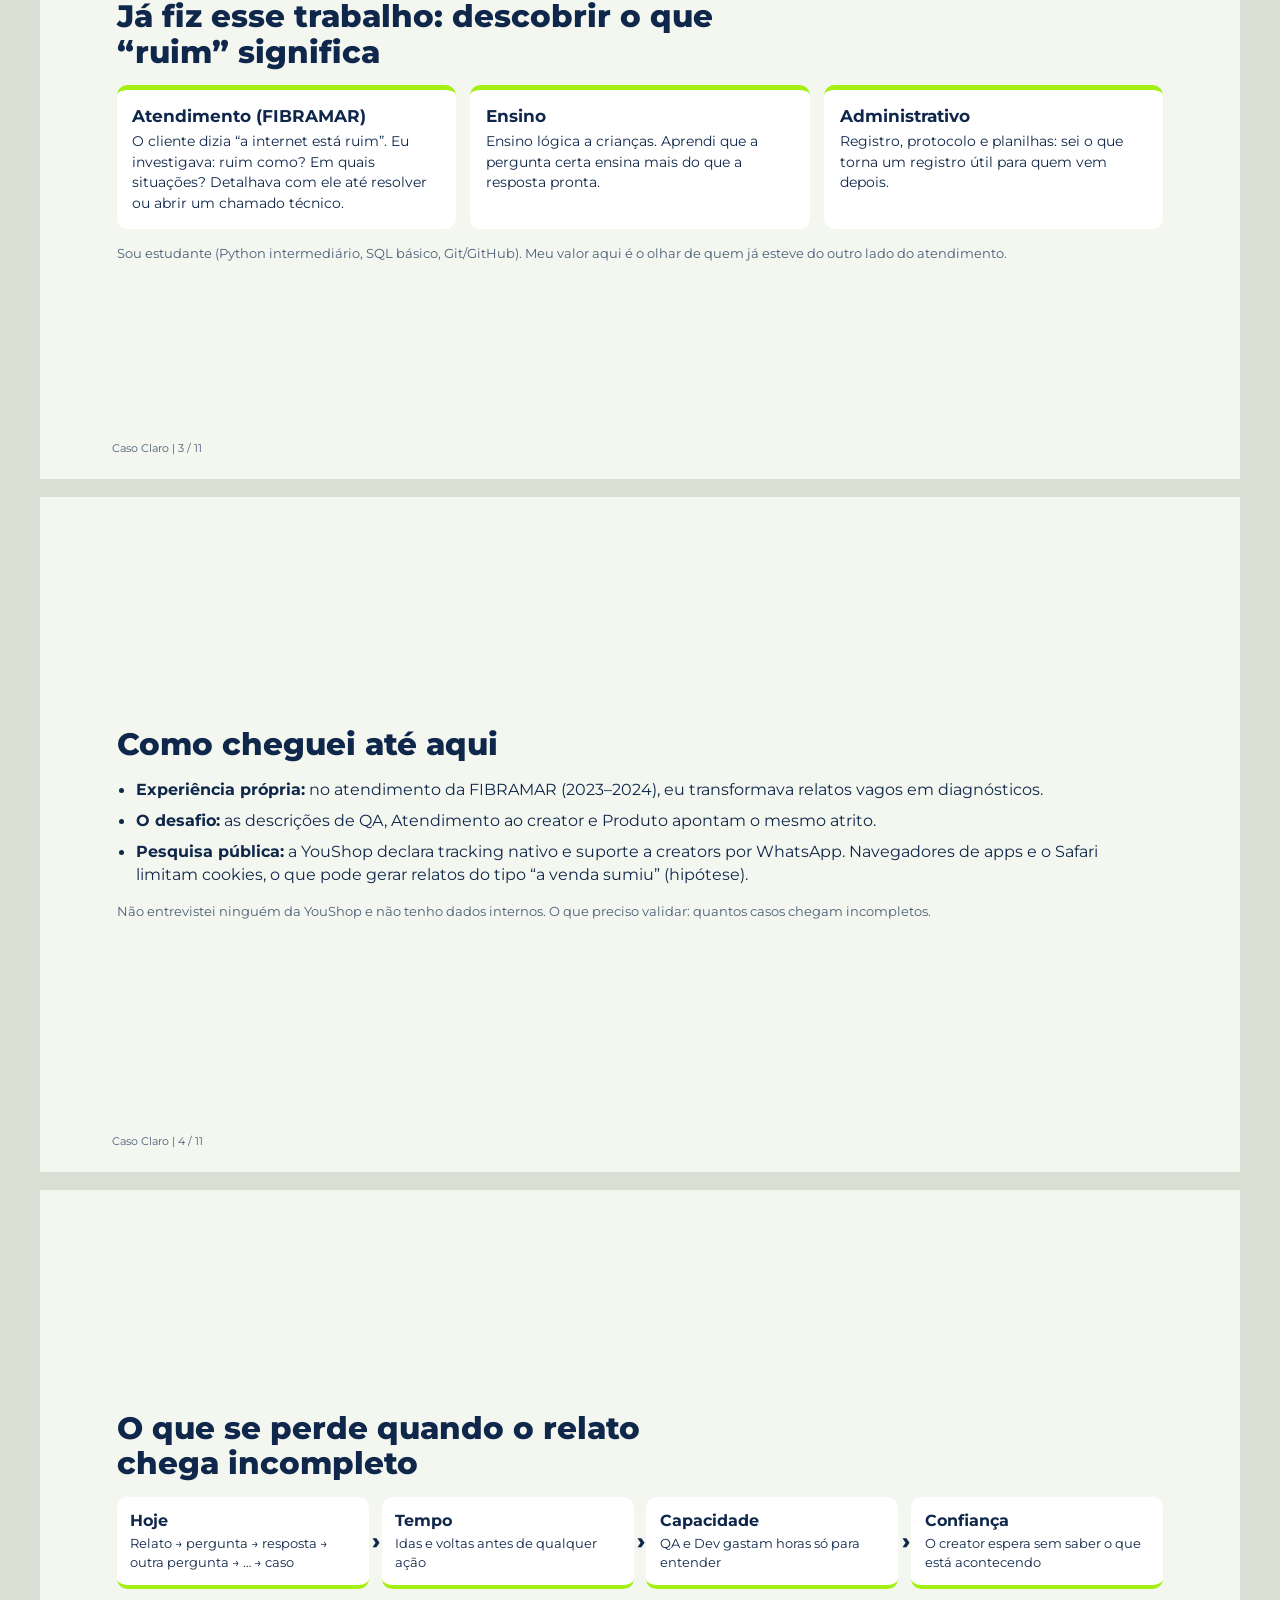
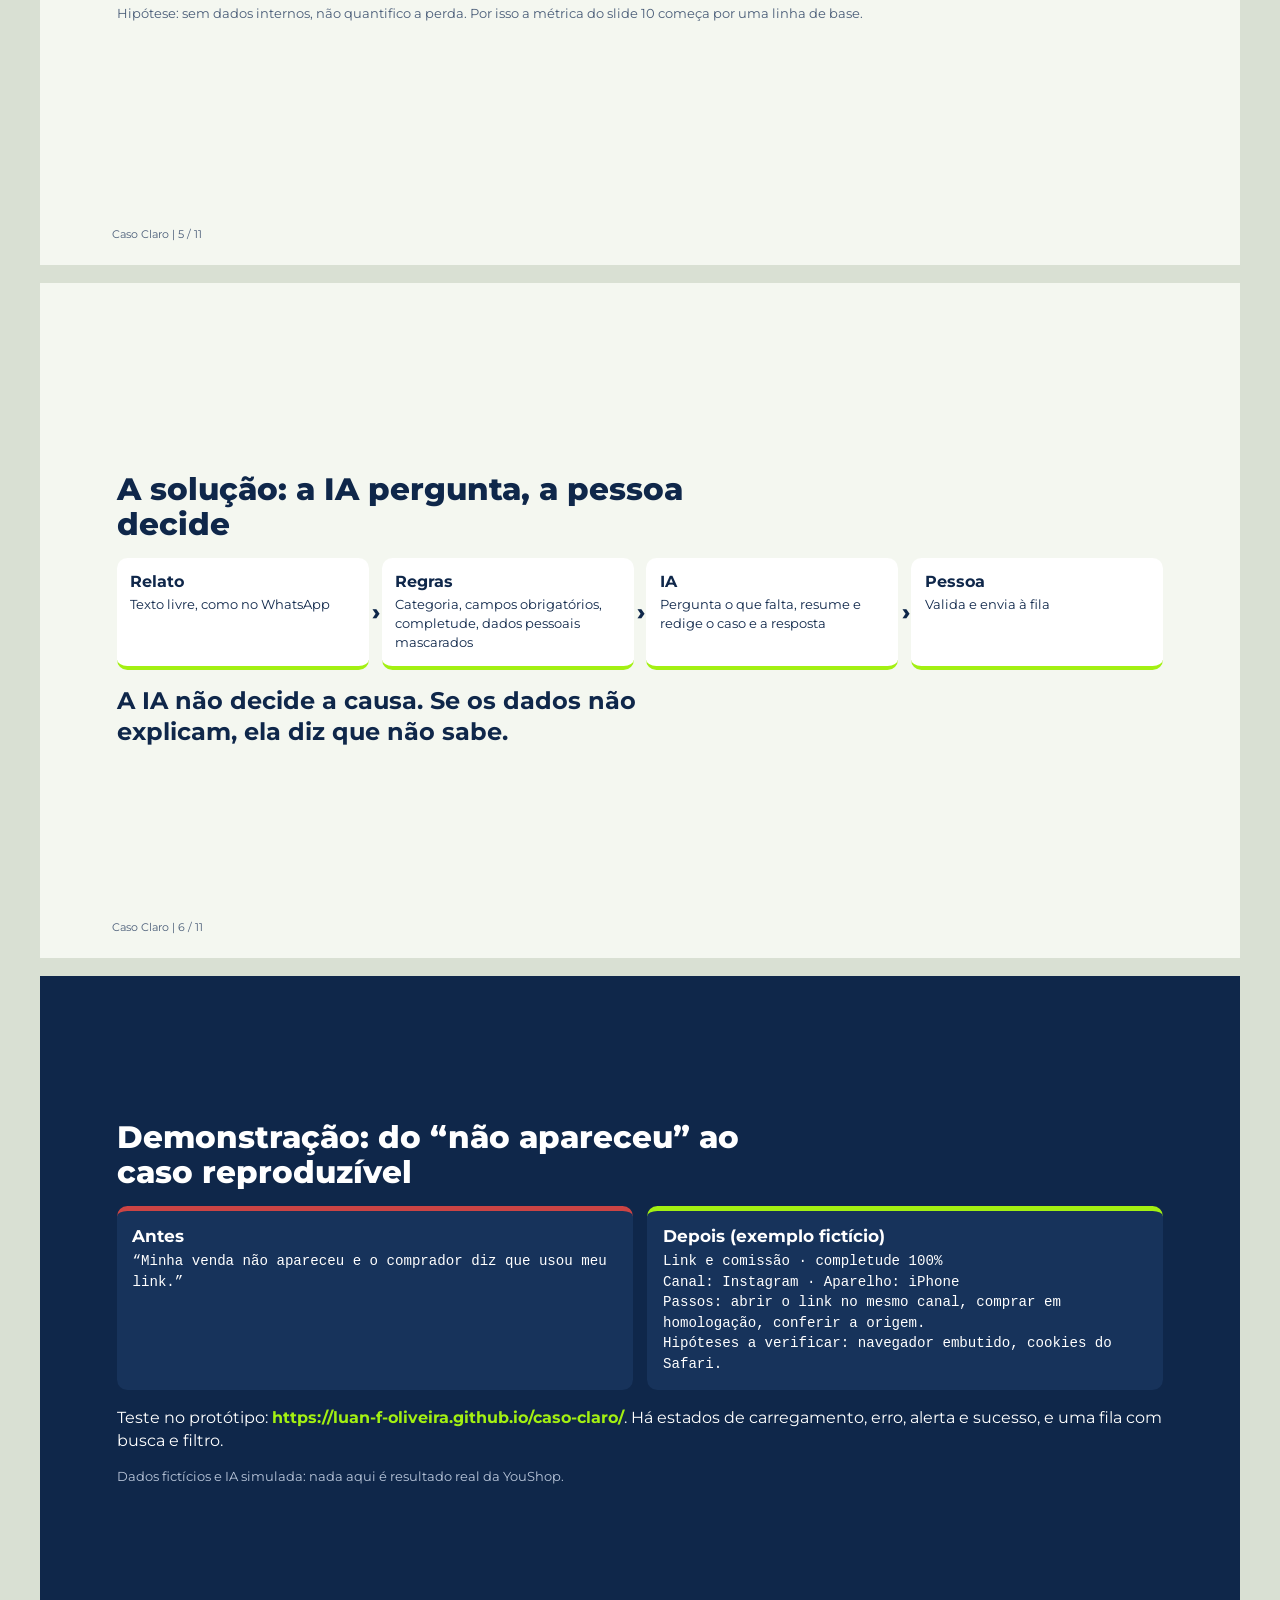
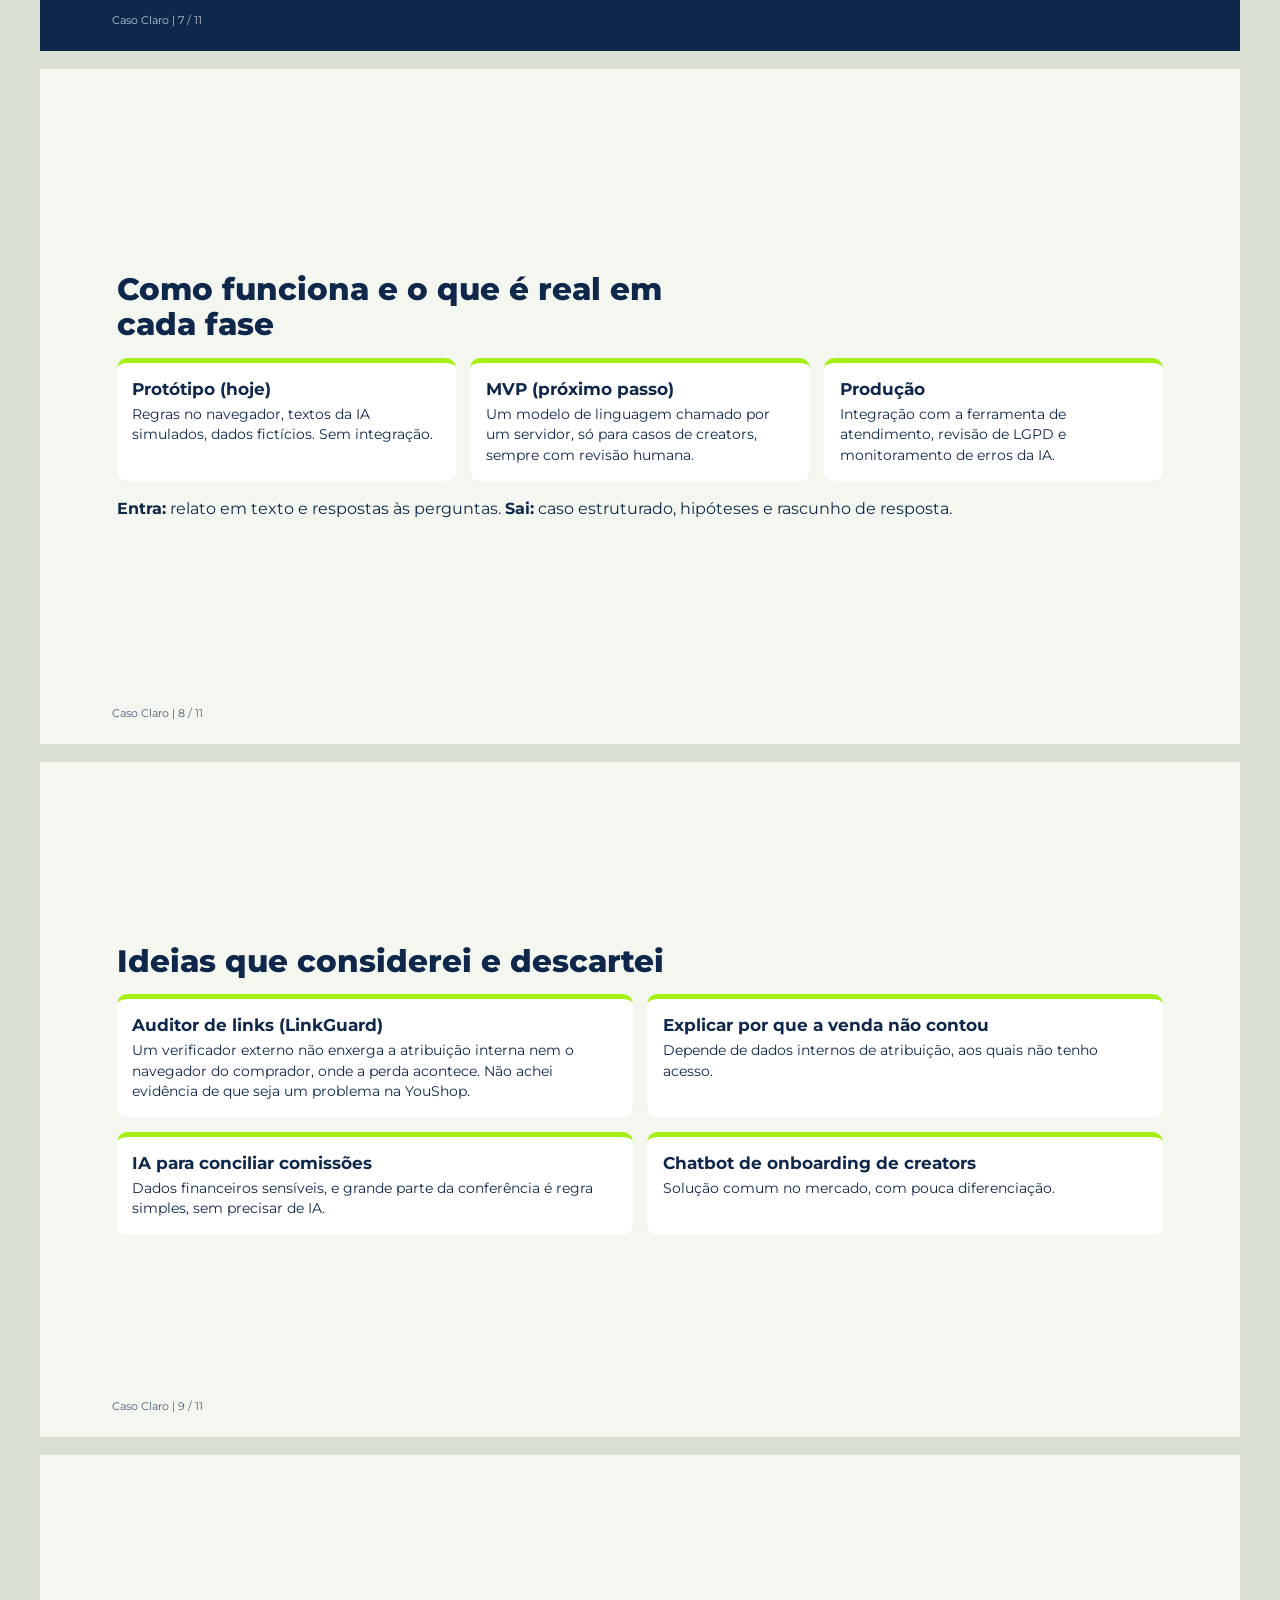
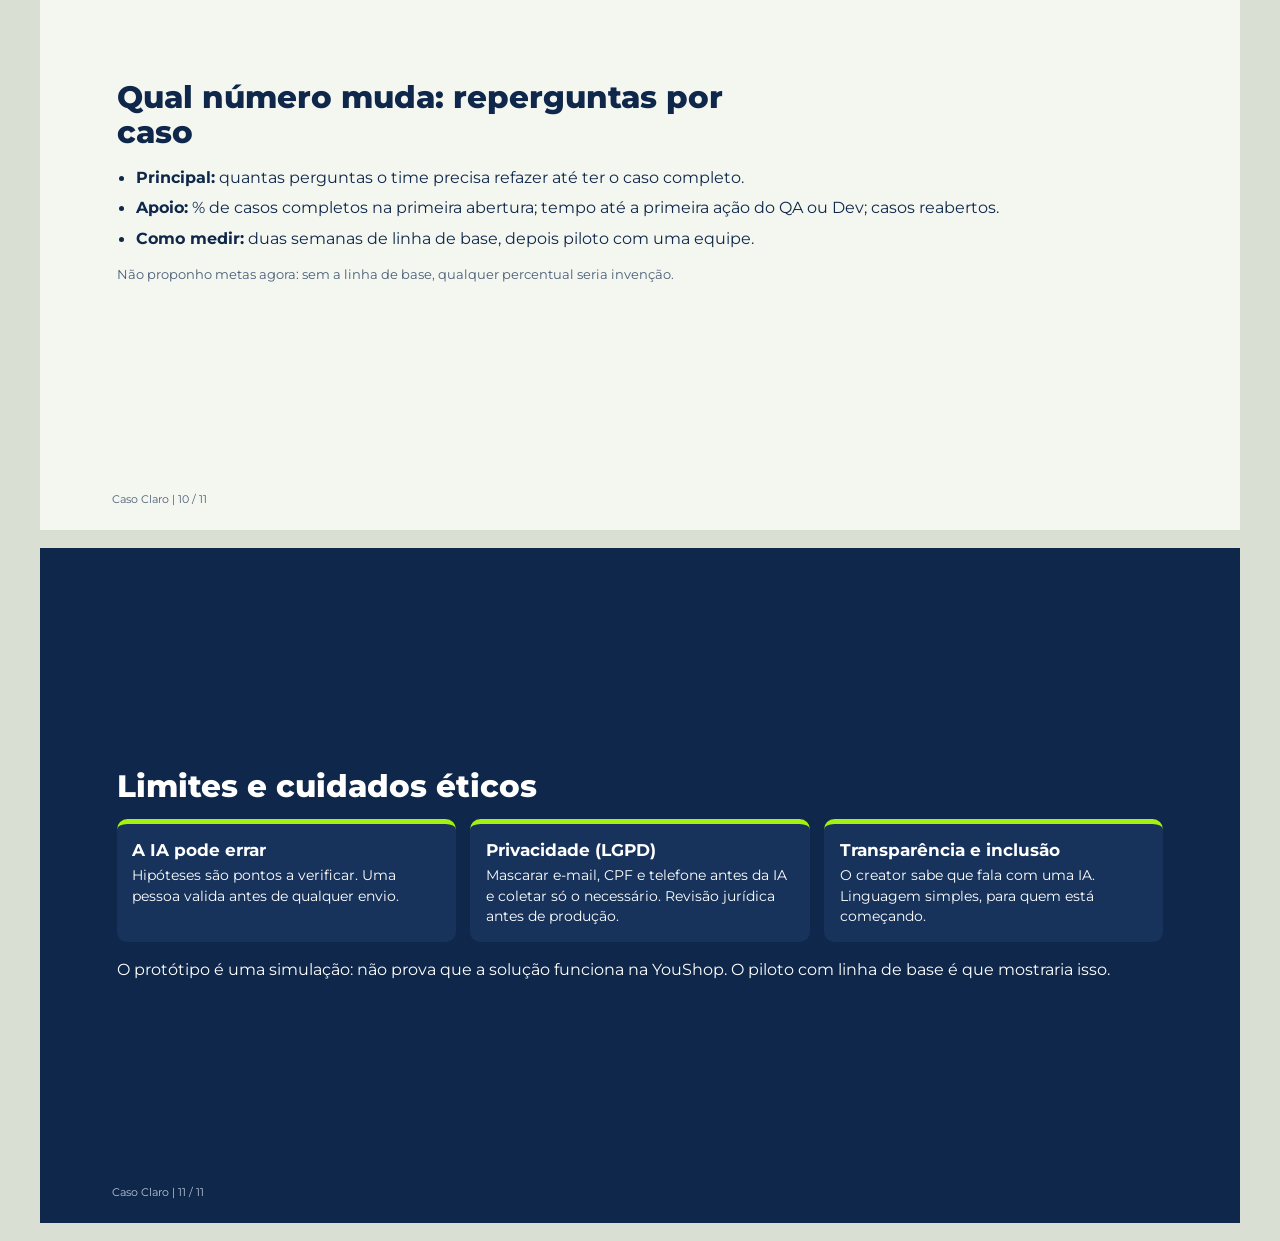
==== commit d6dc91d9: "Corrige textos dos slides" ====
--- a/apresentacao.html
+++ b/apresentacao.html
@@ -28,7 +28,7 @@
 <p class="big lime">Transforma “não funciona” em um caso que o time consegue resolver.</p>
 <p>Oi, eu sou o <b>Luan Figueiredo de Oliveira</b>. Estudo Análise e Desenvolvimento de Sistemas na Universidade de Vassouras (2026–2028).</p>
 <p>Hoje sou instrutor de lógica de programação no ensino fundamental e auxiliar administrativo. Antes, trabalhei no atendimento ao cliente da FIBRAMAR Telecomunicações.</p>
-<p>O que trago para a YouShop: o hábito de descobrir o que a pessoa realmente quer dizer quando fala “está ruim”.</p>
+<p>O que me move: ajudar a pessoa do outro lado a sair do “não funciona” e chegar a uma solução. O que trago para a YouShop: o hábito de descobrir o que ela realmente quer dizer quando fala “está ruim”.</p>
 <p class="note">Protótipo navegável: https://luan-f-oliveira.github.io/caso-claro/ · dados fictícios</p></div></section>
 
 <section class="slide"><div class="in">
@@ -50,9 +50,9 @@
 
 <section class="slide"><div class="in">
 <h2>Como cheguei até aqui</h2>
-<ul><li><b>Experiência própria:</b> anos transformando relatos vagos em diagnósticos.</li>
+<ul><li><b>Experiência própria:</b> no atendimento da FIBRAMAR (2023–2024), eu transformava relatos vagos em diagnósticos.</li>
 <li><b>O desafio:</b> as descrições de QA, Atendimento ao creator e Produto apontam o mesmo atrito.</li>
-<li><b>Pesquisa pública:</b> a YouShop declara tracking nativo e suporte a creators por WhatsApp. Navegadores de apps e o Safari limitam cookies, o que gera relatos do tipo “a venda sumiu”.</li></ul>
+<li><b>Pesquisa pública:</b> a YouShop declara tracking nativo e suporte a creators por WhatsApp. Navegadores de apps e o Safari limitam cookies, o que pode gerar relatos do tipo “a venda sumiu” (hipótese).</li></ul>
 <p class="note">Não entrevistei ninguém da YouShop e não tenho dados internos. O que preciso validar: quantos casos chegam incompletos.</p></div></section>
 
 <section class="slide"><div class="in">
@@ -85,7 +85,7 @@
 <h2>Ideias que considerei e descartei</h2>
 <div class="cols c2">
 <div class="card"><b>Auditor de links (LinkGuard)</b><p>Um verificador externo não enxerga a atribuição interna nem o navegador do comprador, onde a perda acontece. Não achei evidência de que seja um problema na YouShop.</p></div>
-<div class="card"><b>Explicar por que a venda não contou</b><p>Tema já muito explorado e depende de dados internos que não tenho.</p></div>
+<div class="card"><b>Explicar por que a venda não contou</b><p>Depende de dados internos de atribuição, aos quais não tenho acesso.</p></div>
 <div class="card"><b>IA para conciliar comissões</b><p>Dados financeiros sensíveis, e grande parte da conferência é regra simples, sem precisar de IA.</p></div>
 <div class="card"><b>Chatbot de onboarding de creators</b><p>Solução comum no mercado, com pouca diferenciação.</p></div></div></div></section>
 
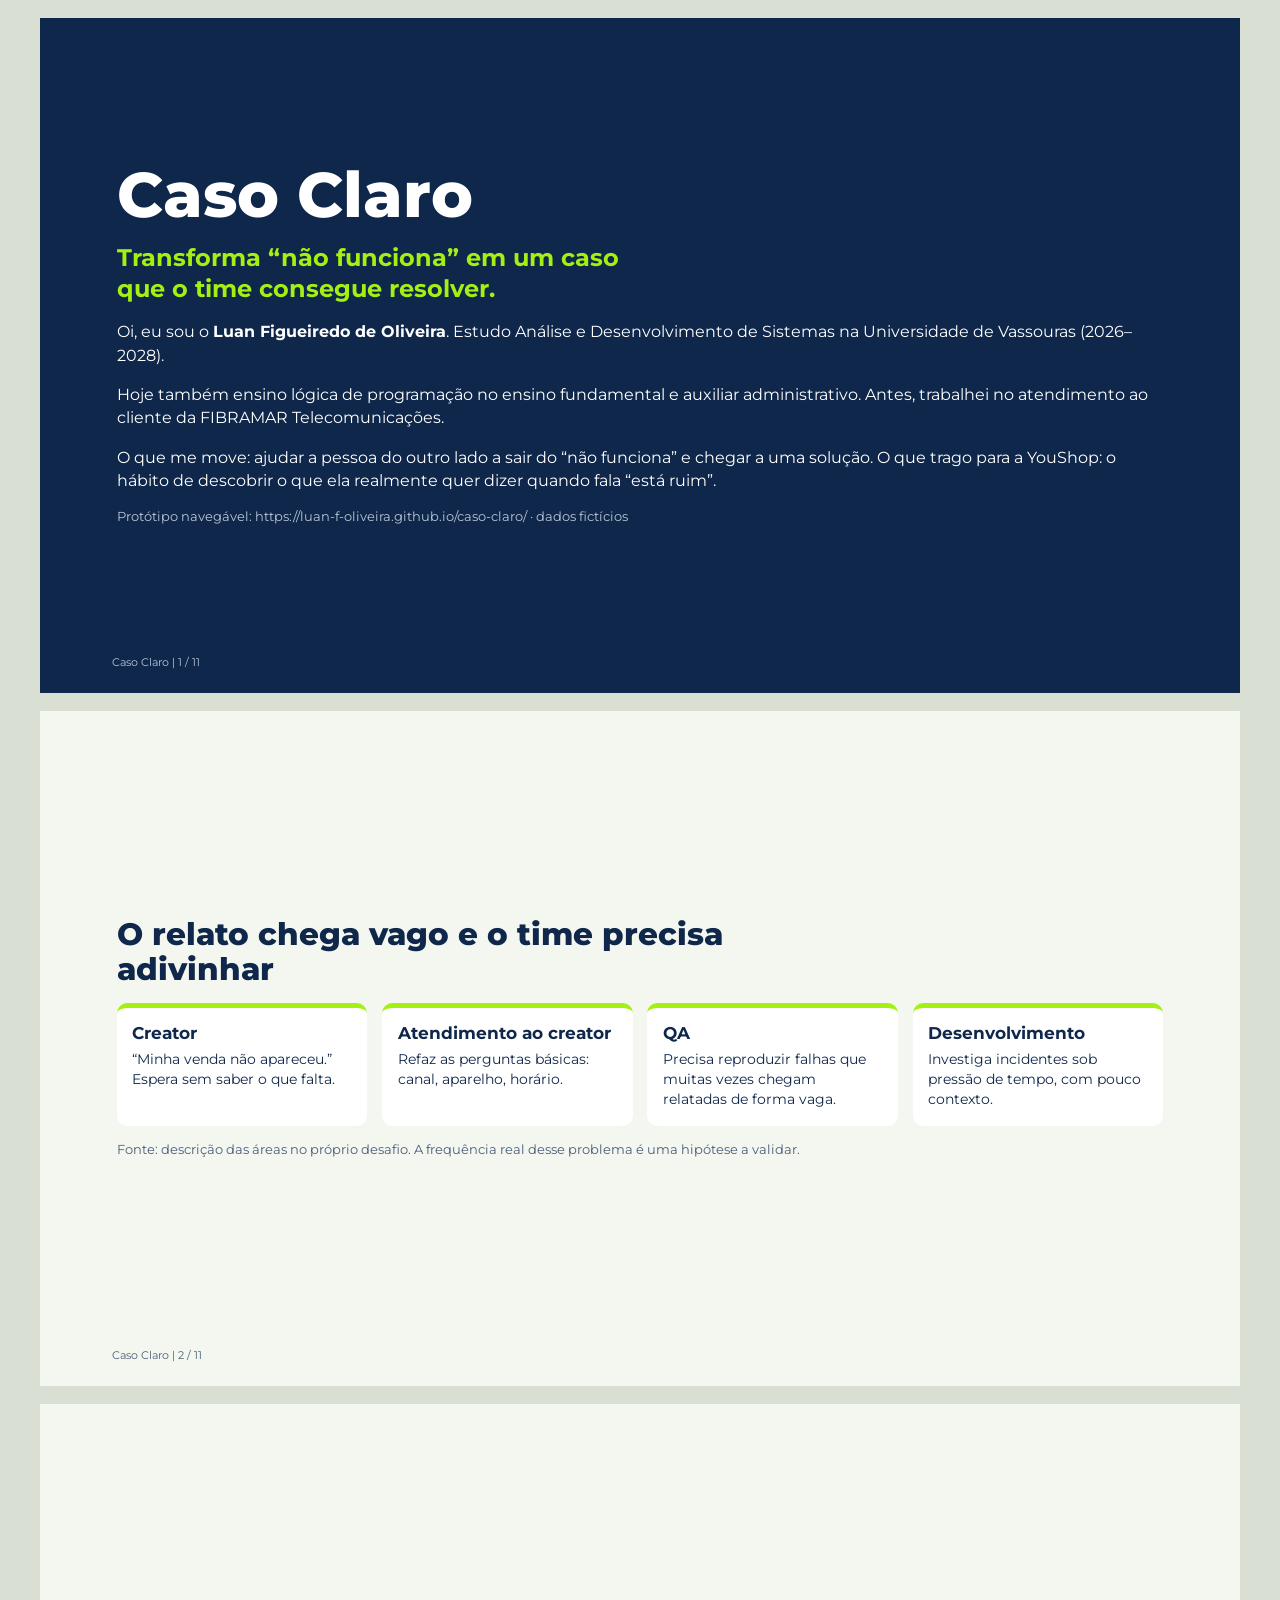
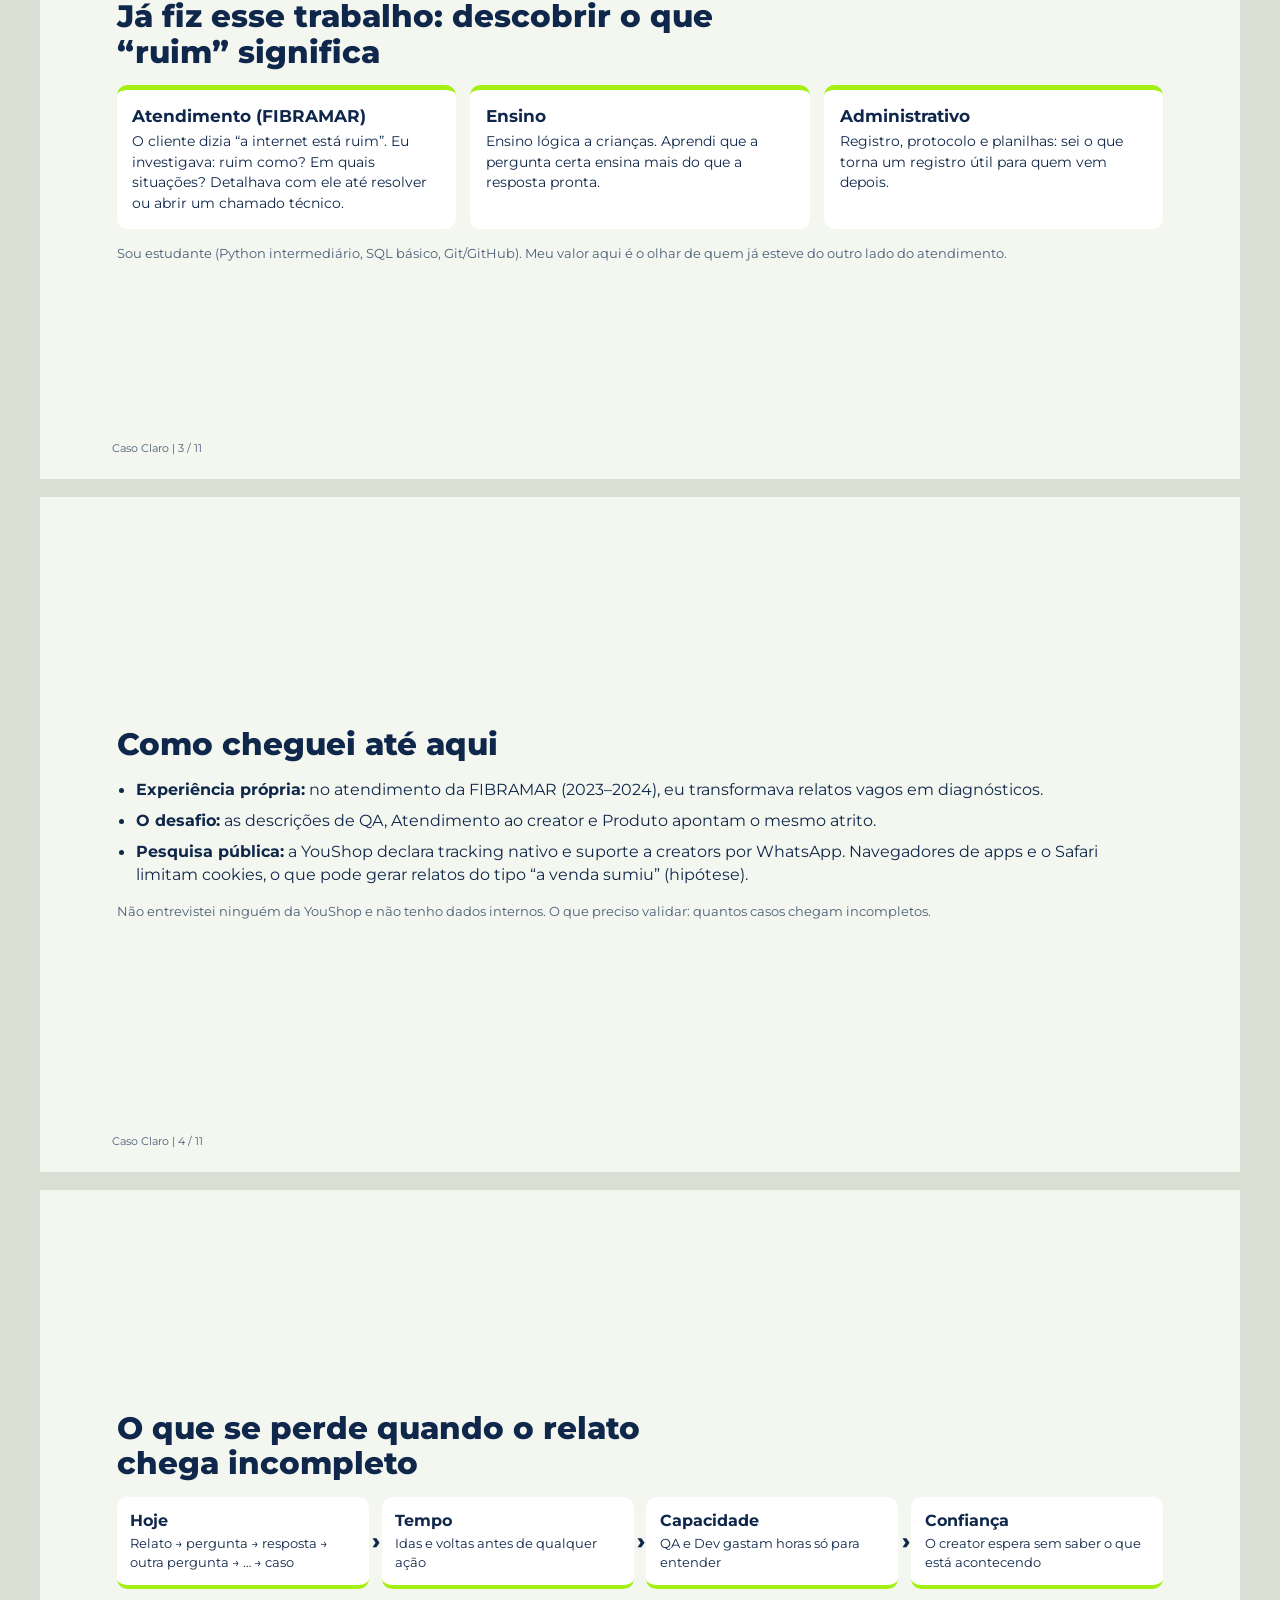
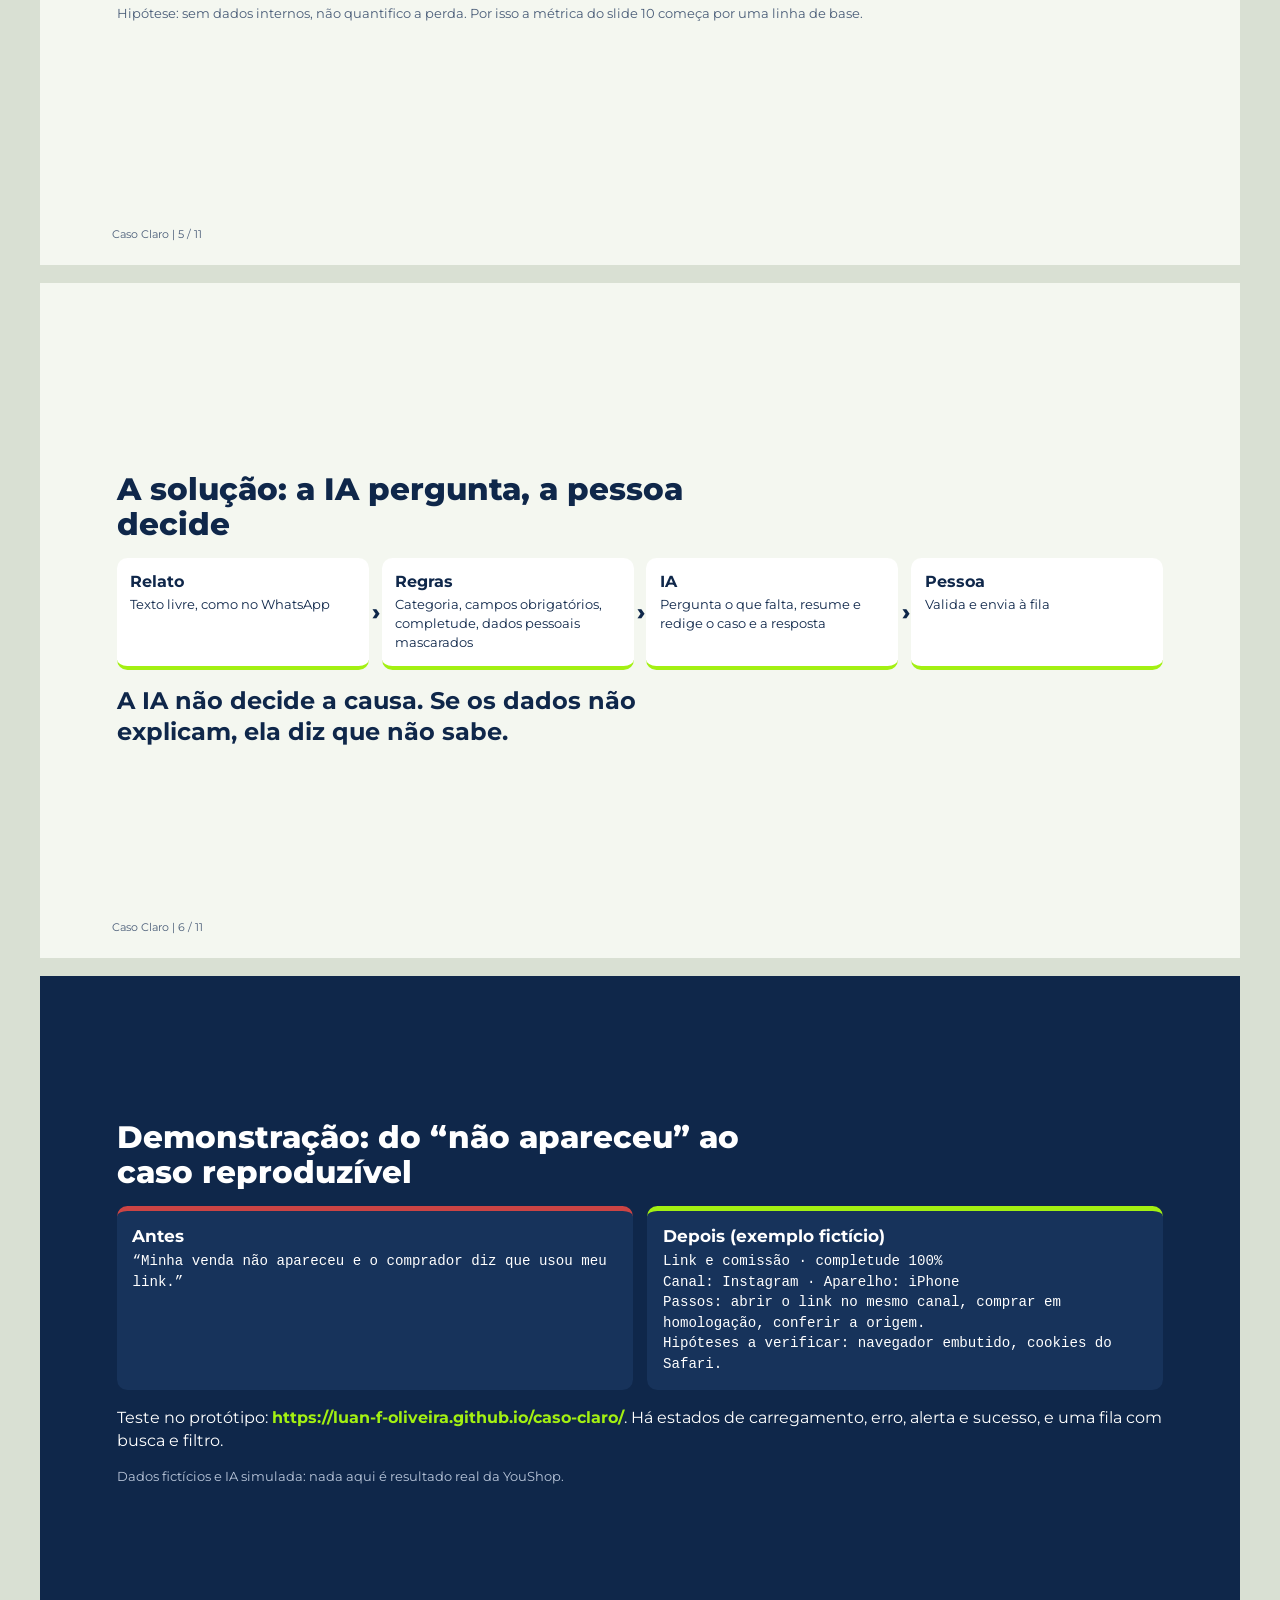
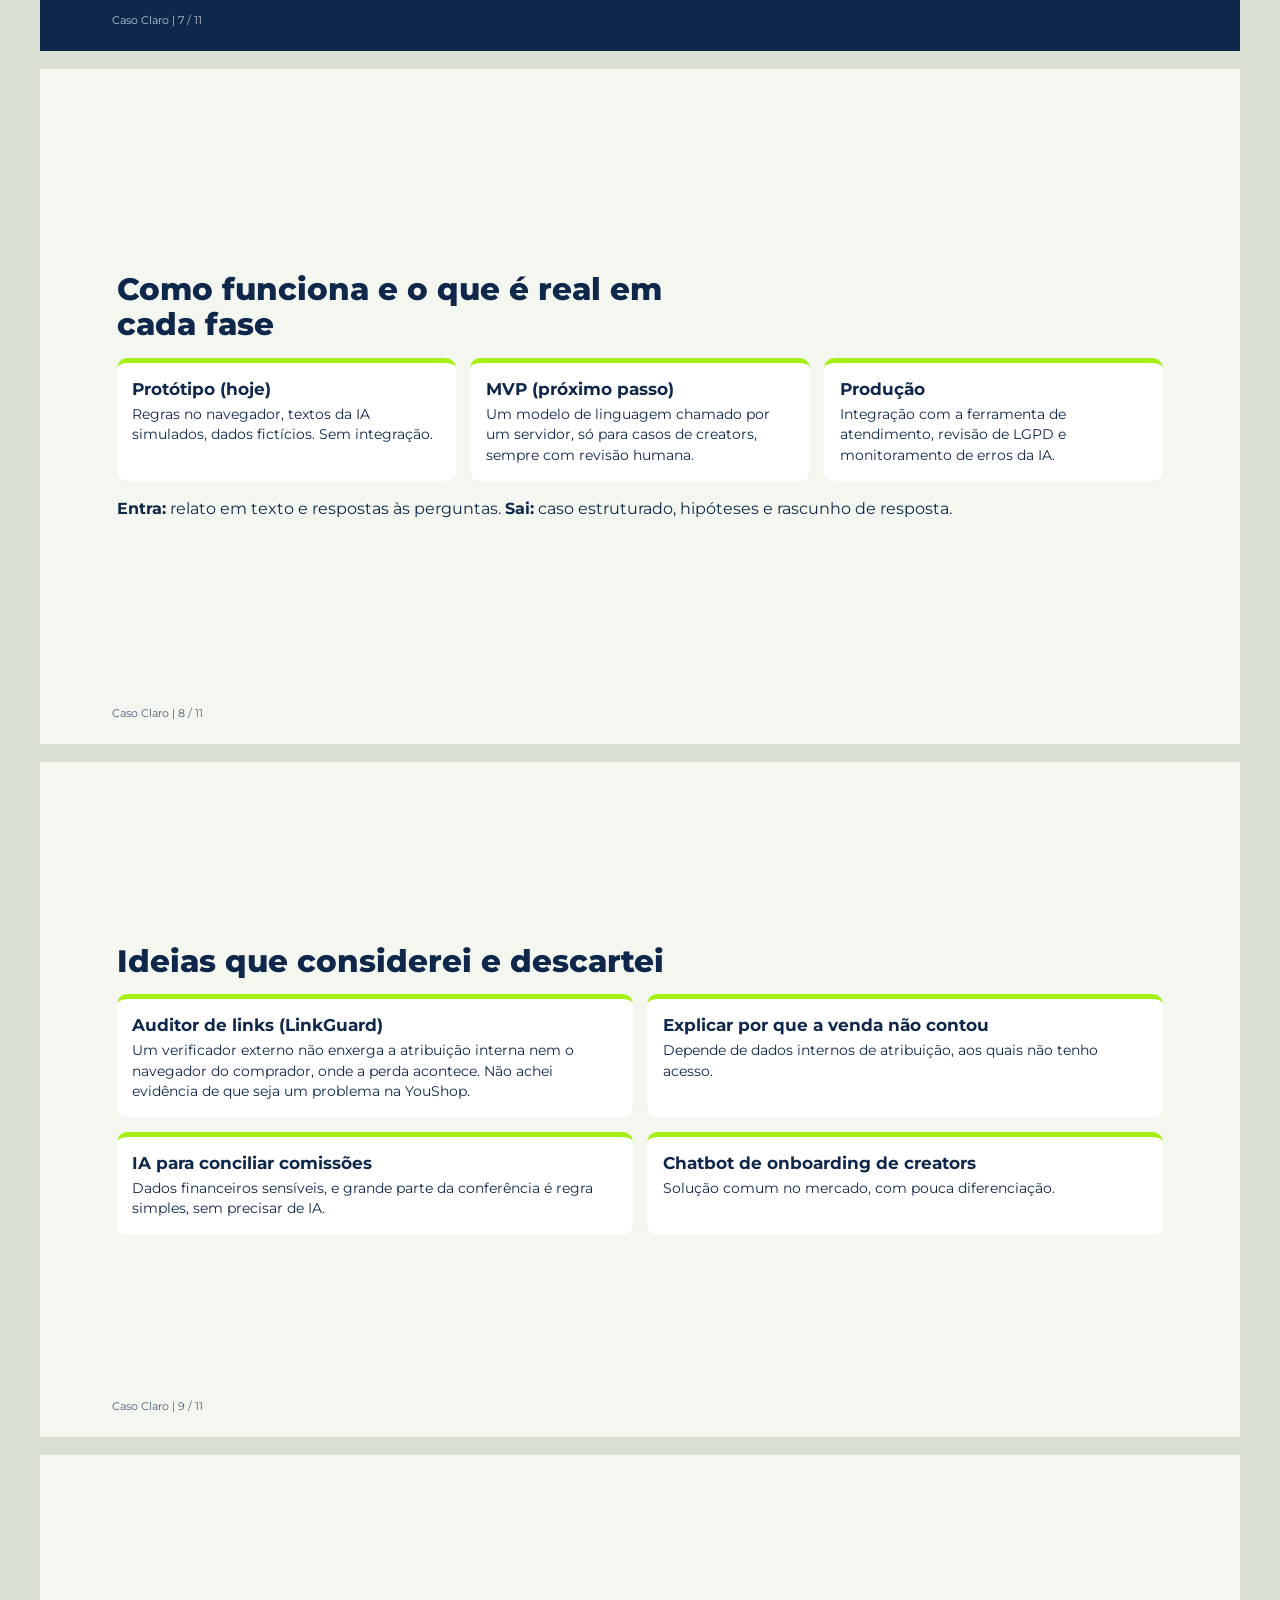
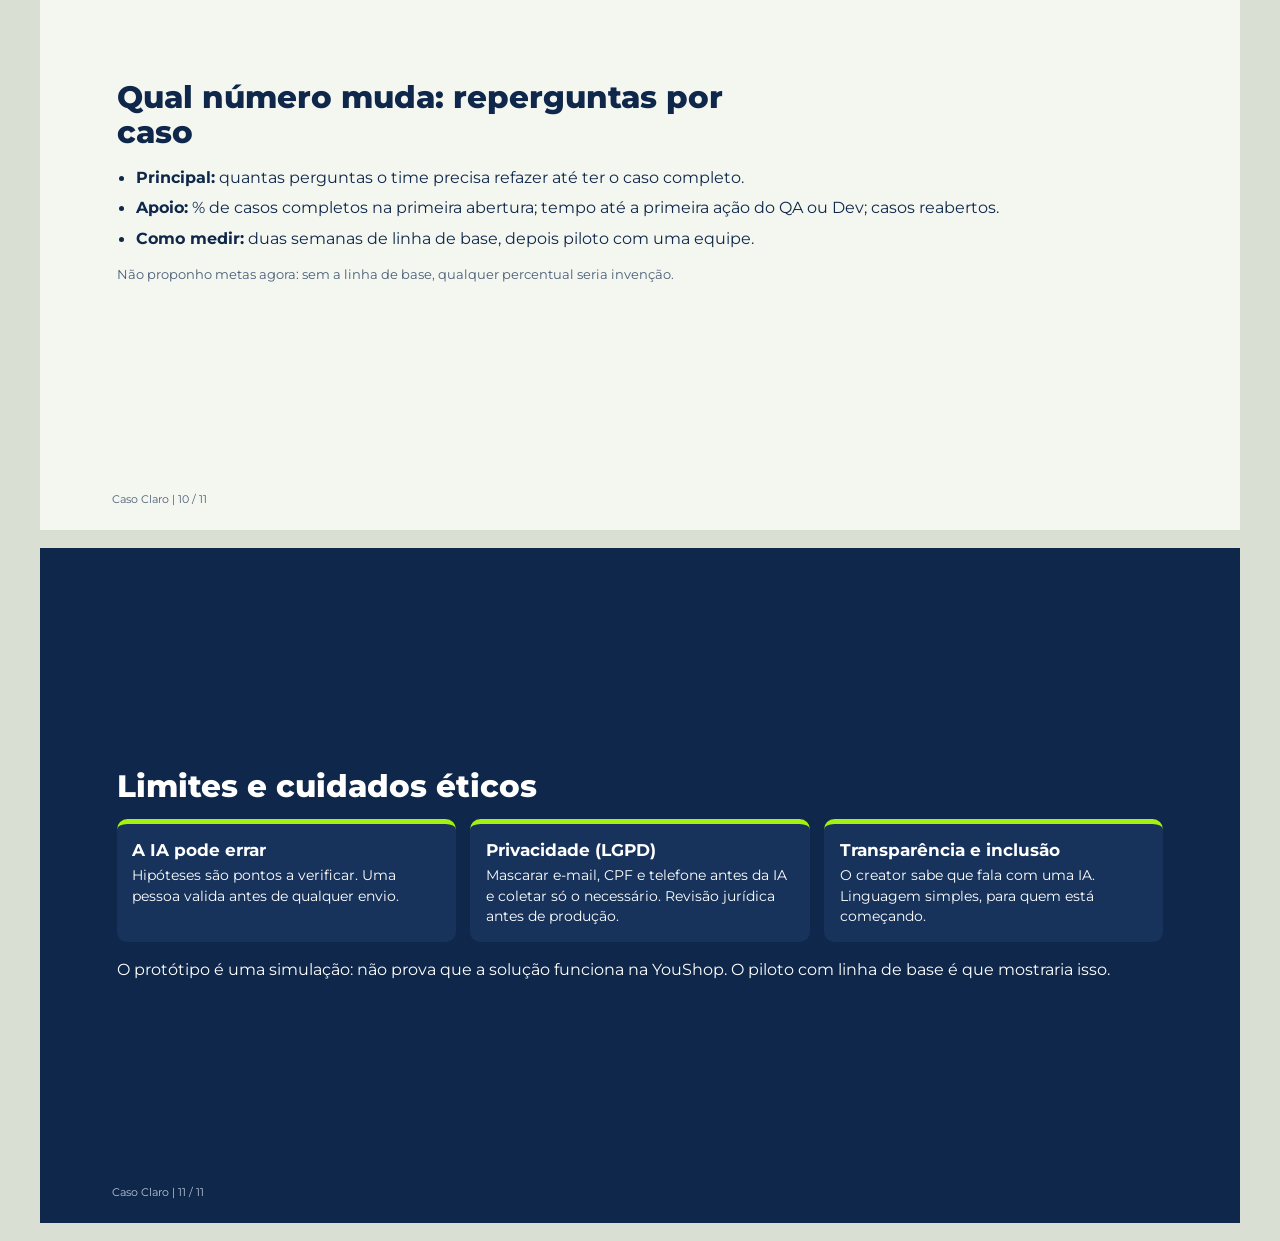
==== commit d98d5e08: "Corrige textos dos slides" ====
--- a/apresentacao.html
+++ b/apresentacao.html
@@ -27,7 +27,7 @@
 <h1>Caso Claro</h1>
 <p class="big lime">Transforma “não funciona” em um caso que o time consegue resolver.</p>
 <p>Oi, eu sou o <b>Luan Figueiredo de Oliveira</b>. Estudo Análise e Desenvolvimento de Sistemas na Universidade de Vassouras (2026–2028).</p>
-<p>Hoje sou instrutor de lógica de programação no ensino fundamental e auxiliar administrativo. Antes, trabalhei no atendimento ao cliente da FIBRAMAR Telecomunicações.</p>
+<p>Hoje também ensino lógica de programação no ensino fundamental e auxiliar administrativo. Antes, trabalhei no atendimento ao cliente da FIBRAMAR Telecomunicações.</p>
 <p>O que me move: ajudar a pessoa do outro lado a sair do “não funciona” e chegar a uma solução. O que trago para a YouShop: o hábito de descobrir o que ela realmente quer dizer quando fala “está ruim”.</p>
 <p class="note">Protótipo navegável: https://luan-f-oliveira.github.io/caso-claro/ · dados fictícios</p></div></section>
 
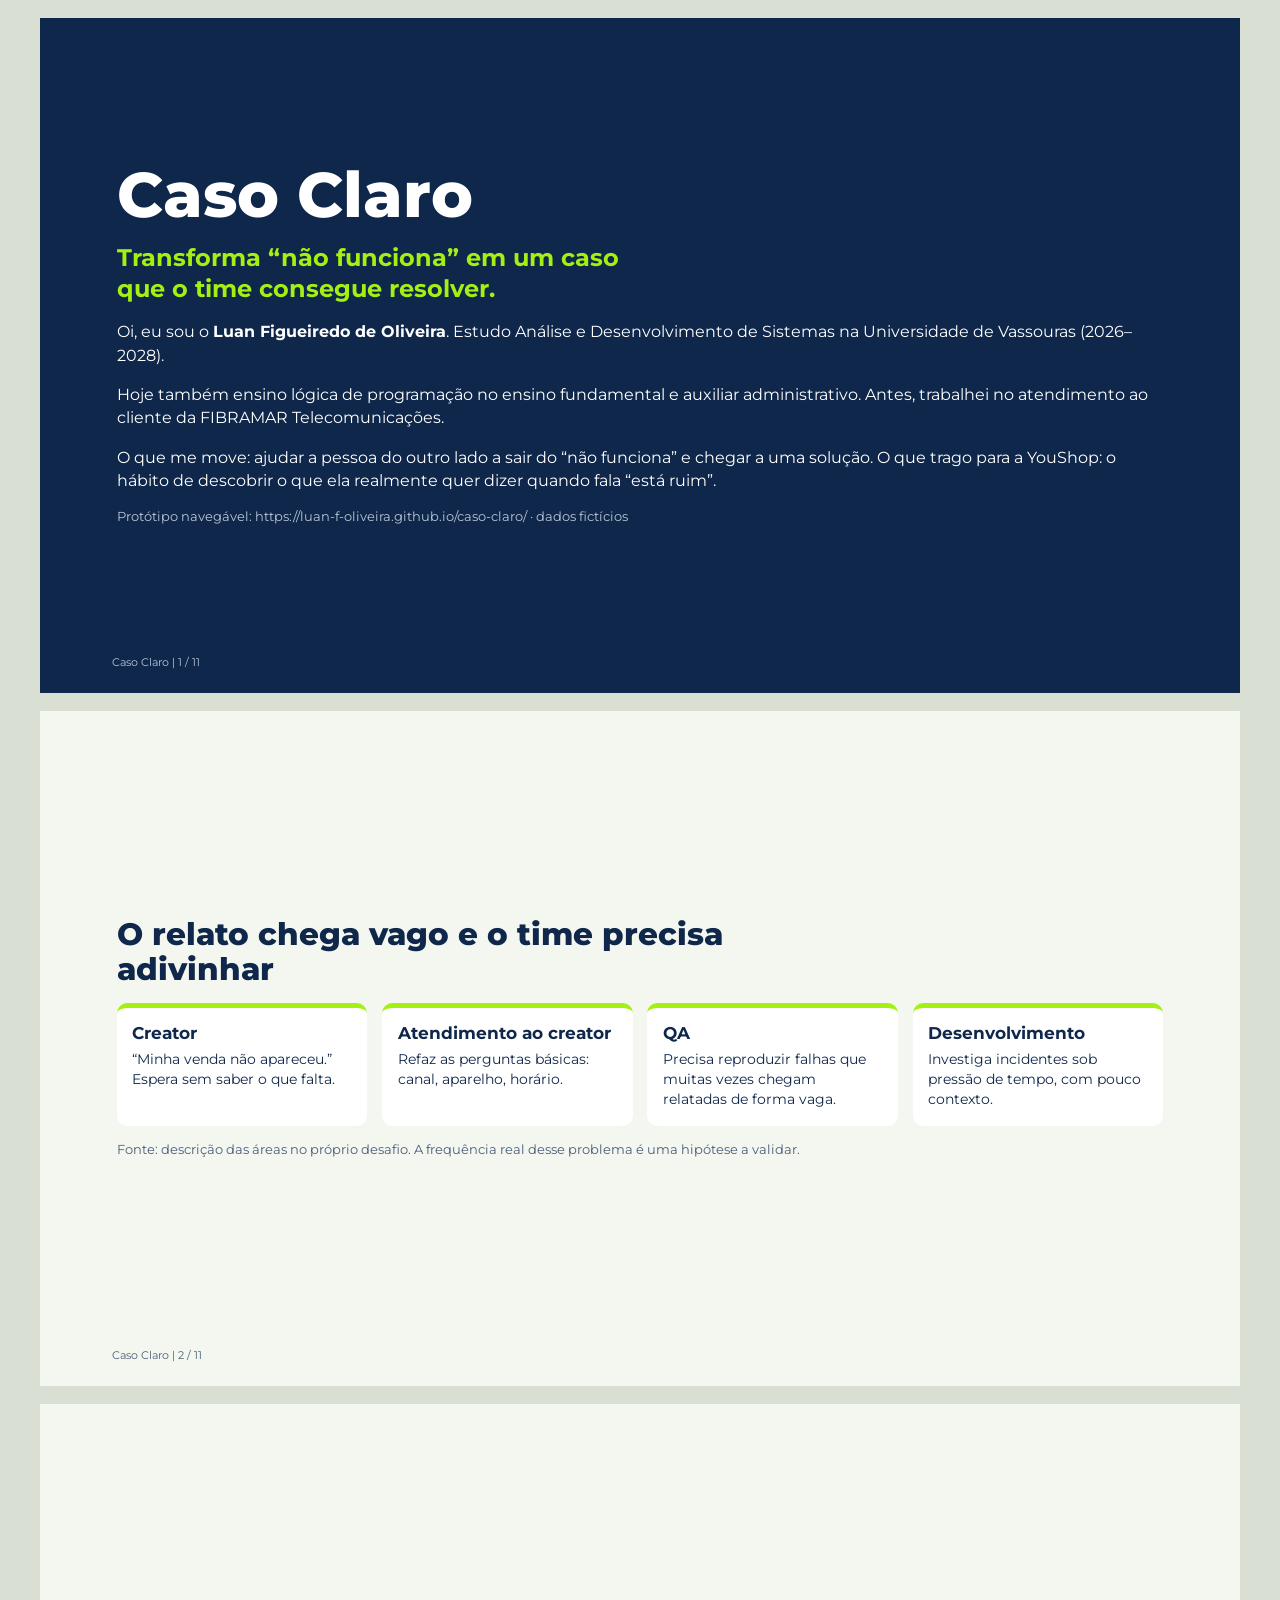
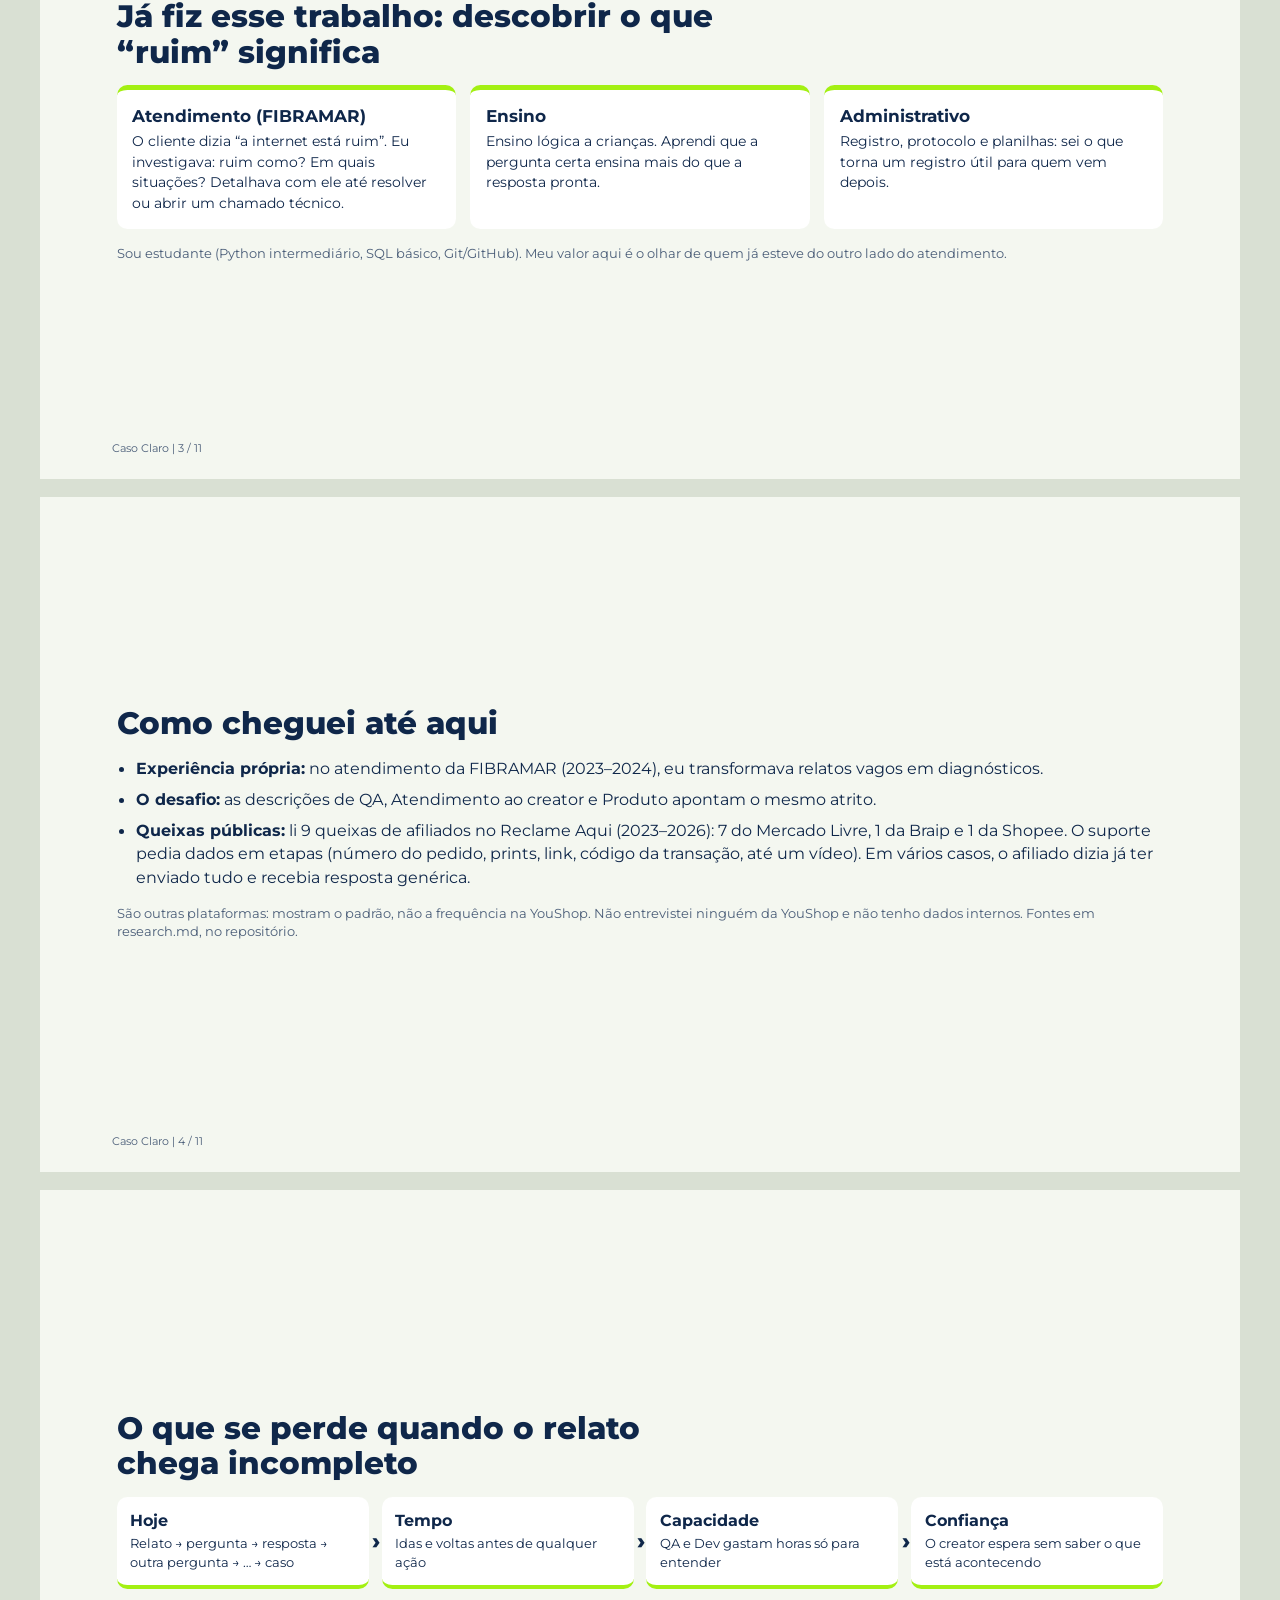
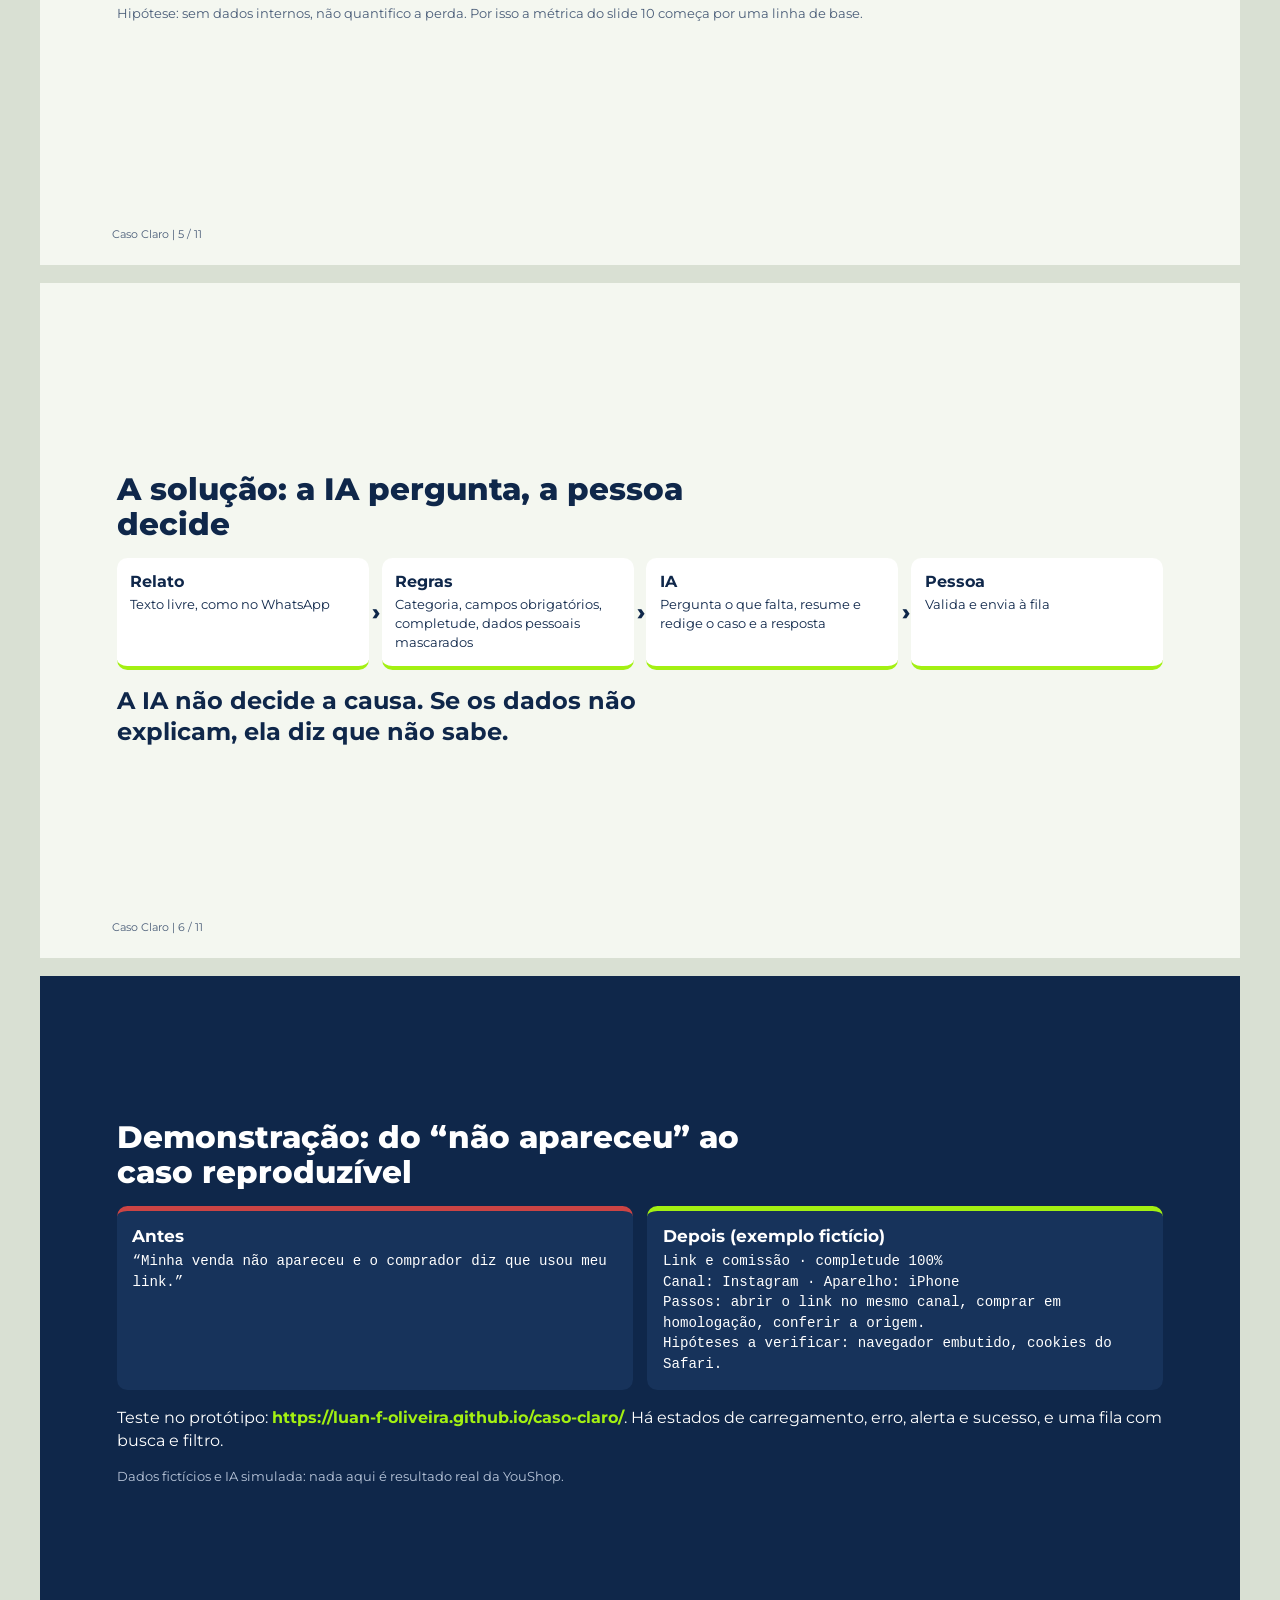
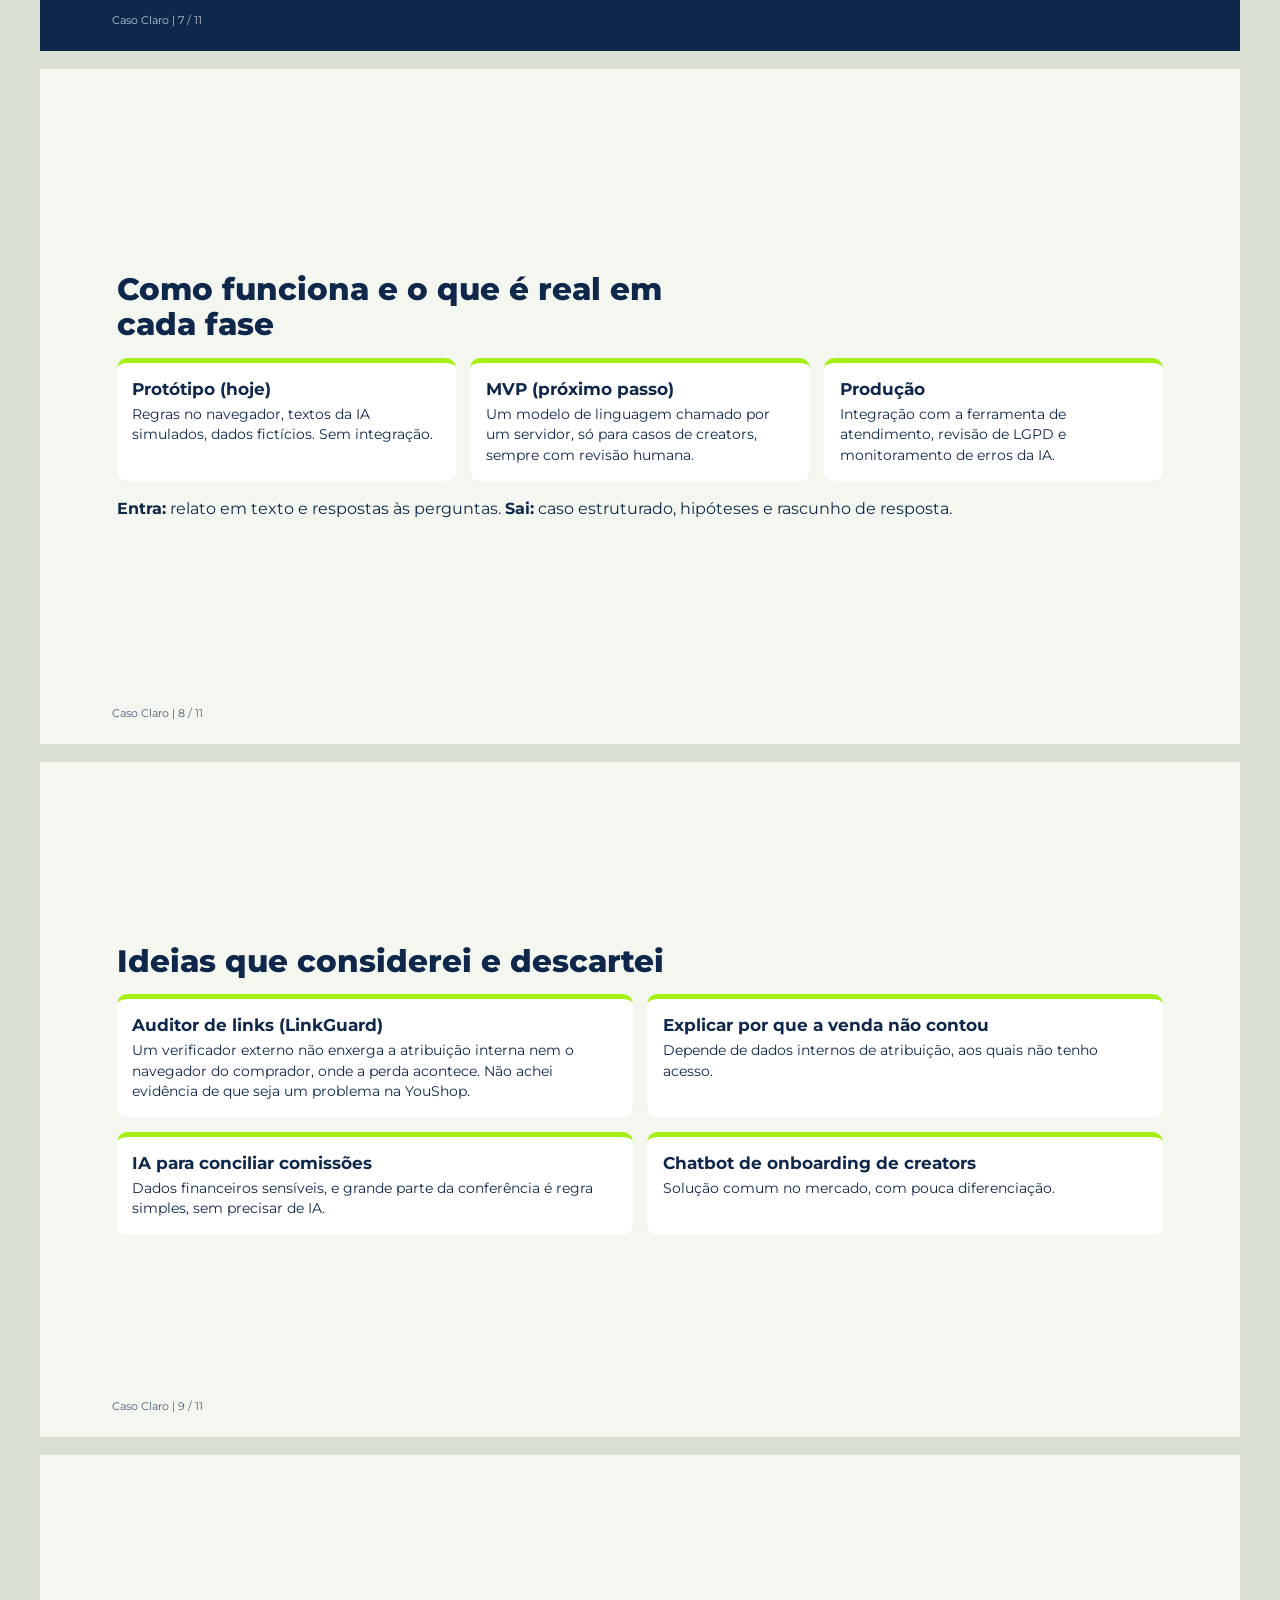
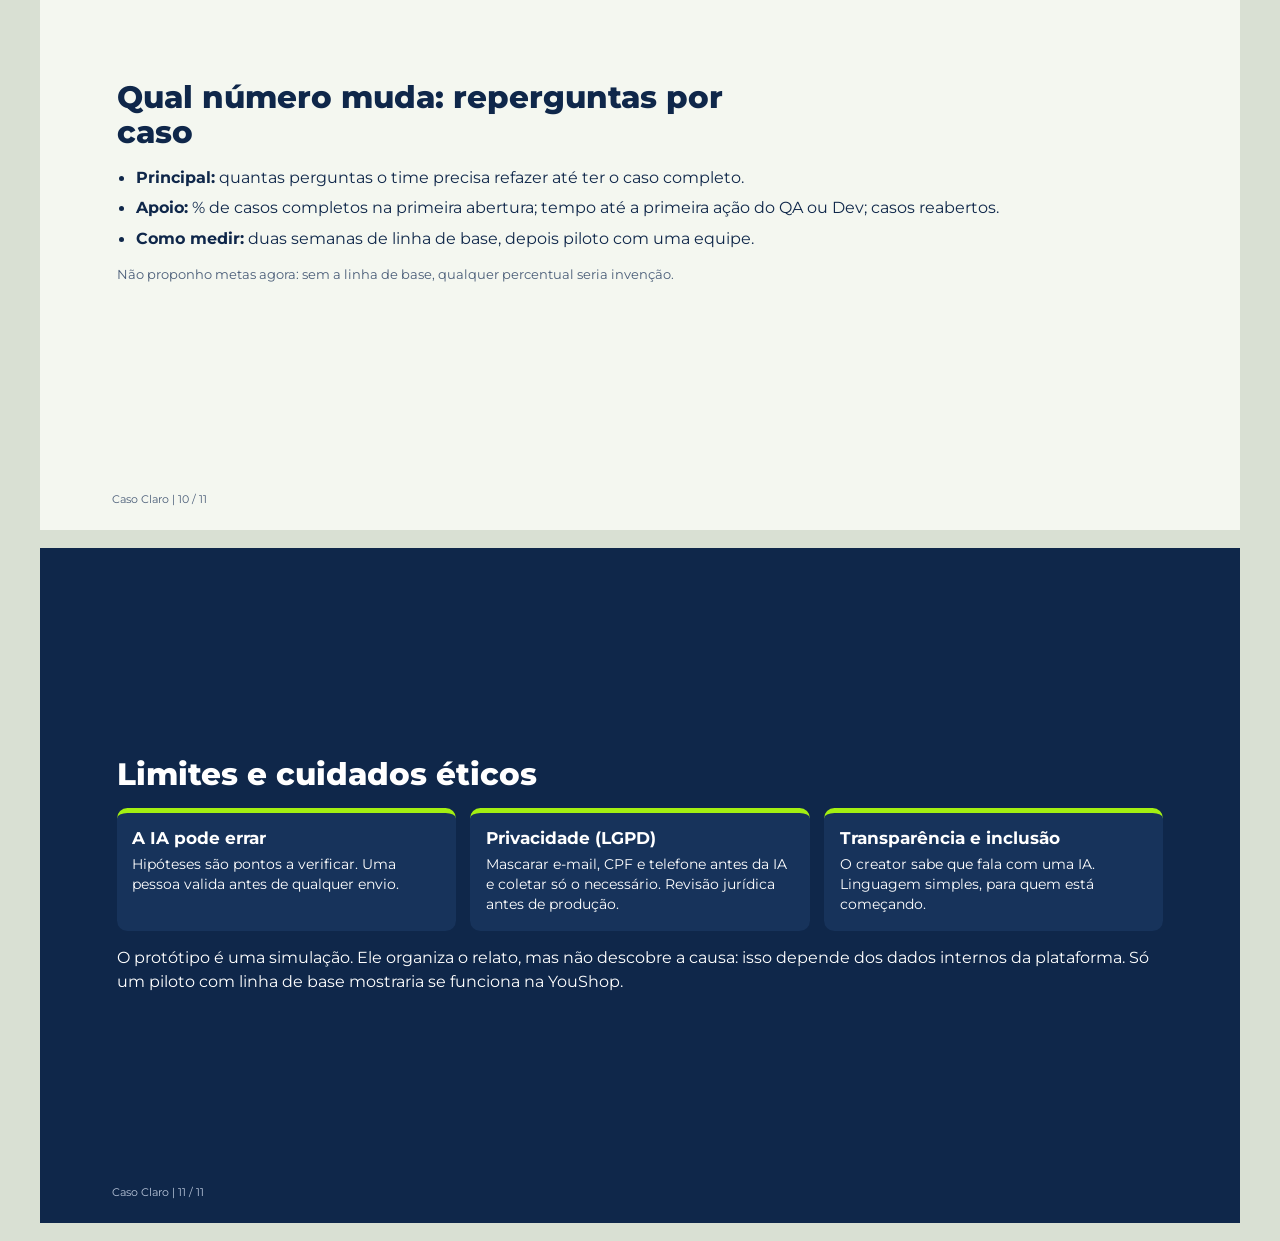
==== commit 11ac0d5a: "Reforça diagnóstico e melhora o README" ====
--- a/apresentacao.html
+++ b/apresentacao.html
@@ -52,8 +52,8 @@
 <h2>Como cheguei até aqui</h2>
 <ul><li><b>Experiência própria:</b> no atendimento da FIBRAMAR (2023–2024), eu transformava relatos vagos em diagnósticos.</li>
 <li><b>O desafio:</b> as descrições de QA, Atendimento ao creator e Produto apontam o mesmo atrito.</li>
-<li><b>Pesquisa pública:</b> a YouShop declara tracking nativo e suporte a creators por WhatsApp. Navegadores de apps e o Safari limitam cookies, o que pode gerar relatos do tipo “a venda sumiu” (hipótese).</li></ul>
-<p class="note">Não entrevistei ninguém da YouShop e não tenho dados internos. O que preciso validar: quantos casos chegam incompletos.</p></div></section>
+<li><b>Queixas públicas:</b> li 9 queixas de afiliados no Reclame Aqui (2023–2026): 7 do Mercado Livre, 1 da Braip e 1 da Shopee. O suporte pedia dados em etapas (número do pedido, prints, link, código da transação, até um vídeo). Em vários casos, o afiliado dizia já ter enviado tudo e recebia resposta genérica.</li></ul>
+<p class="note">São outras plataformas: mostram o padrão, não a frequência na YouShop. Não entrevistei ninguém da YouShop e não tenho dados internos. Fontes em research.md, no repositório.</p></div></section>
 
 <section class="slide"><div class="in">
 <h2>O que se perde quando o relato chega incompleto</h2>
@@ -102,5 +102,5 @@
 <div class="card"><b>A IA pode errar</b><p>Hipóteses são pontos a verificar. Uma pessoa valida antes de qualquer envio.</p></div>
 <div class="card"><b>Privacidade (LGPD)</b><p>Mascarar e-mail, CPF e telefone antes da IA e coletar só o necessário. Revisão jurídica antes de produção.</p></div>
 <div class="card"><b>Transparência e inclusão</b><p>O creator sabe que fala com uma IA. Linguagem simples, para quem está começando.</p></div></div>
-<p>O protótipo é uma simulação: não prova que a solução funciona na YouShop. O piloto com linha de base é que mostraria isso.</p></div></section>
-</body></html>+<p>O protótipo é uma simulação. Ele organiza o relato, mas não descobre a causa: isso depende dos dados internos da plataforma. Só um piloto com linha de base mostraria se funciona na YouShop.</p></div></section>
+</body></html>
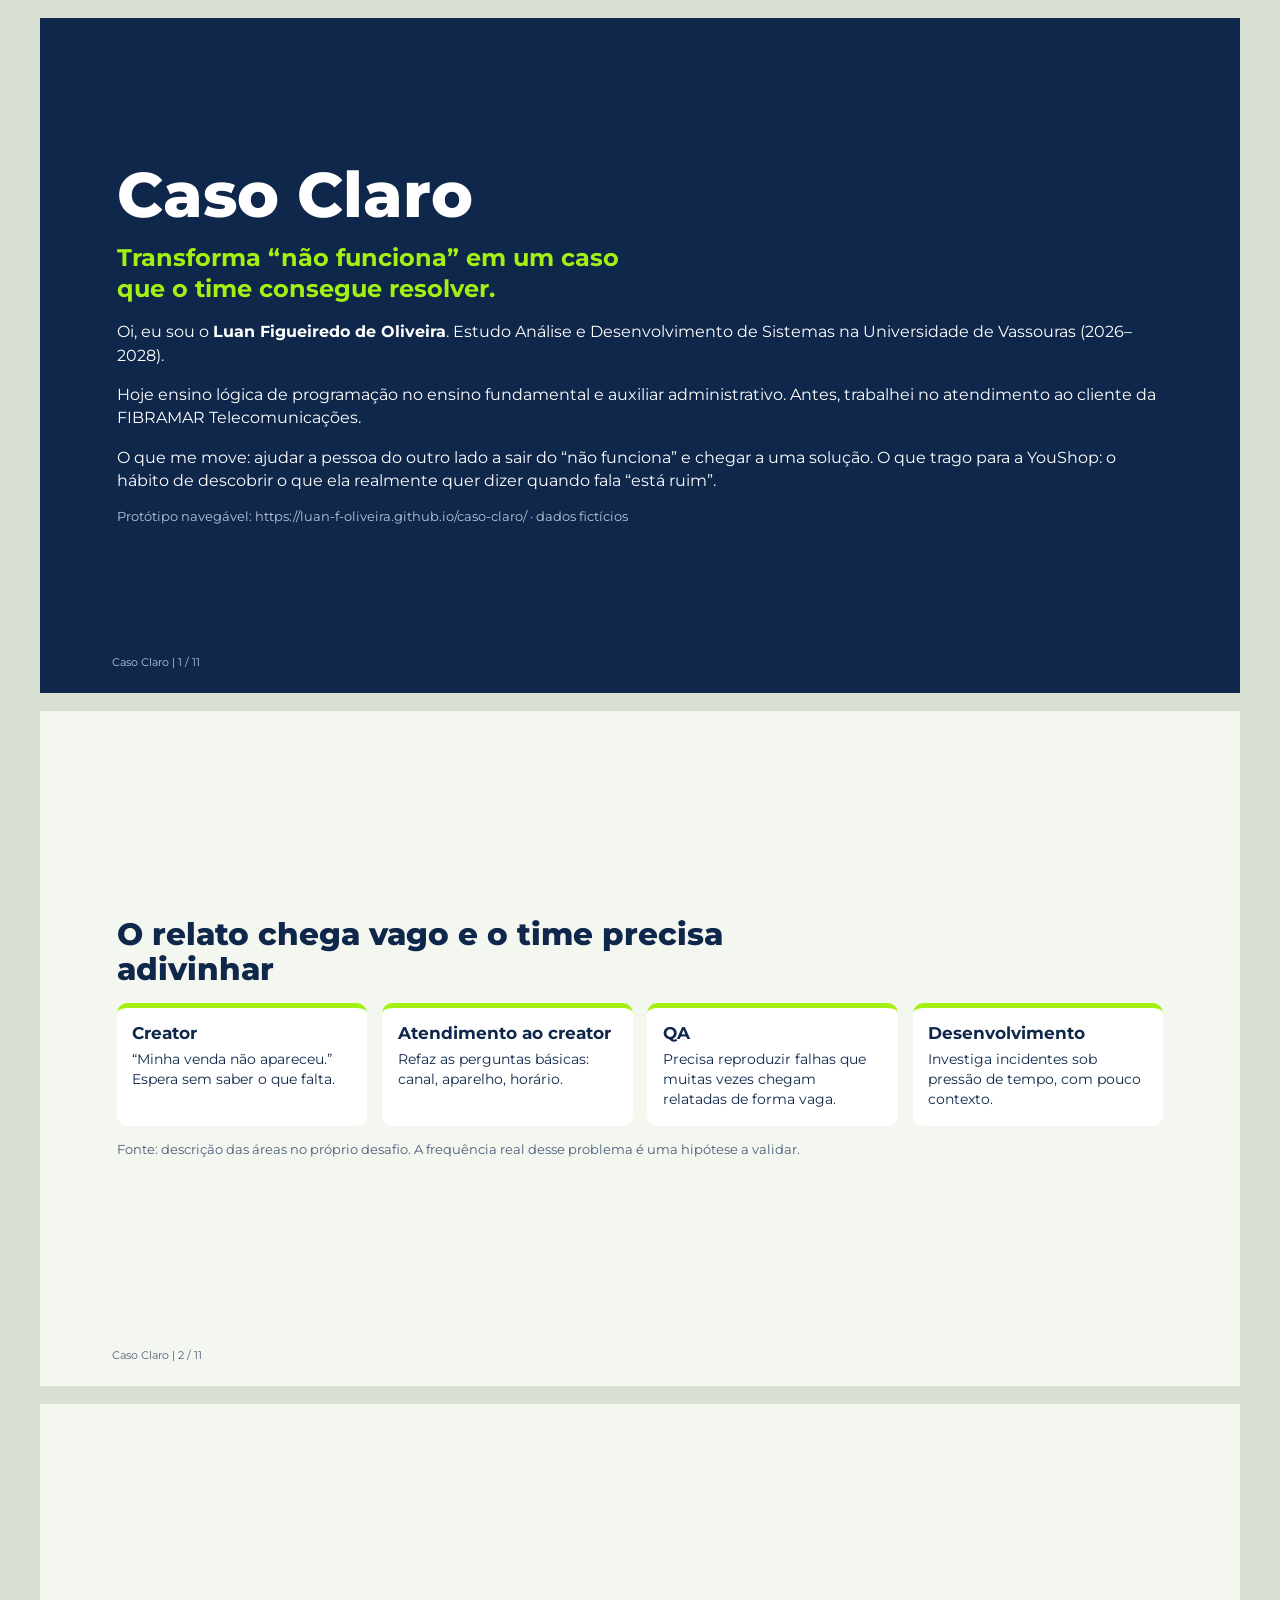
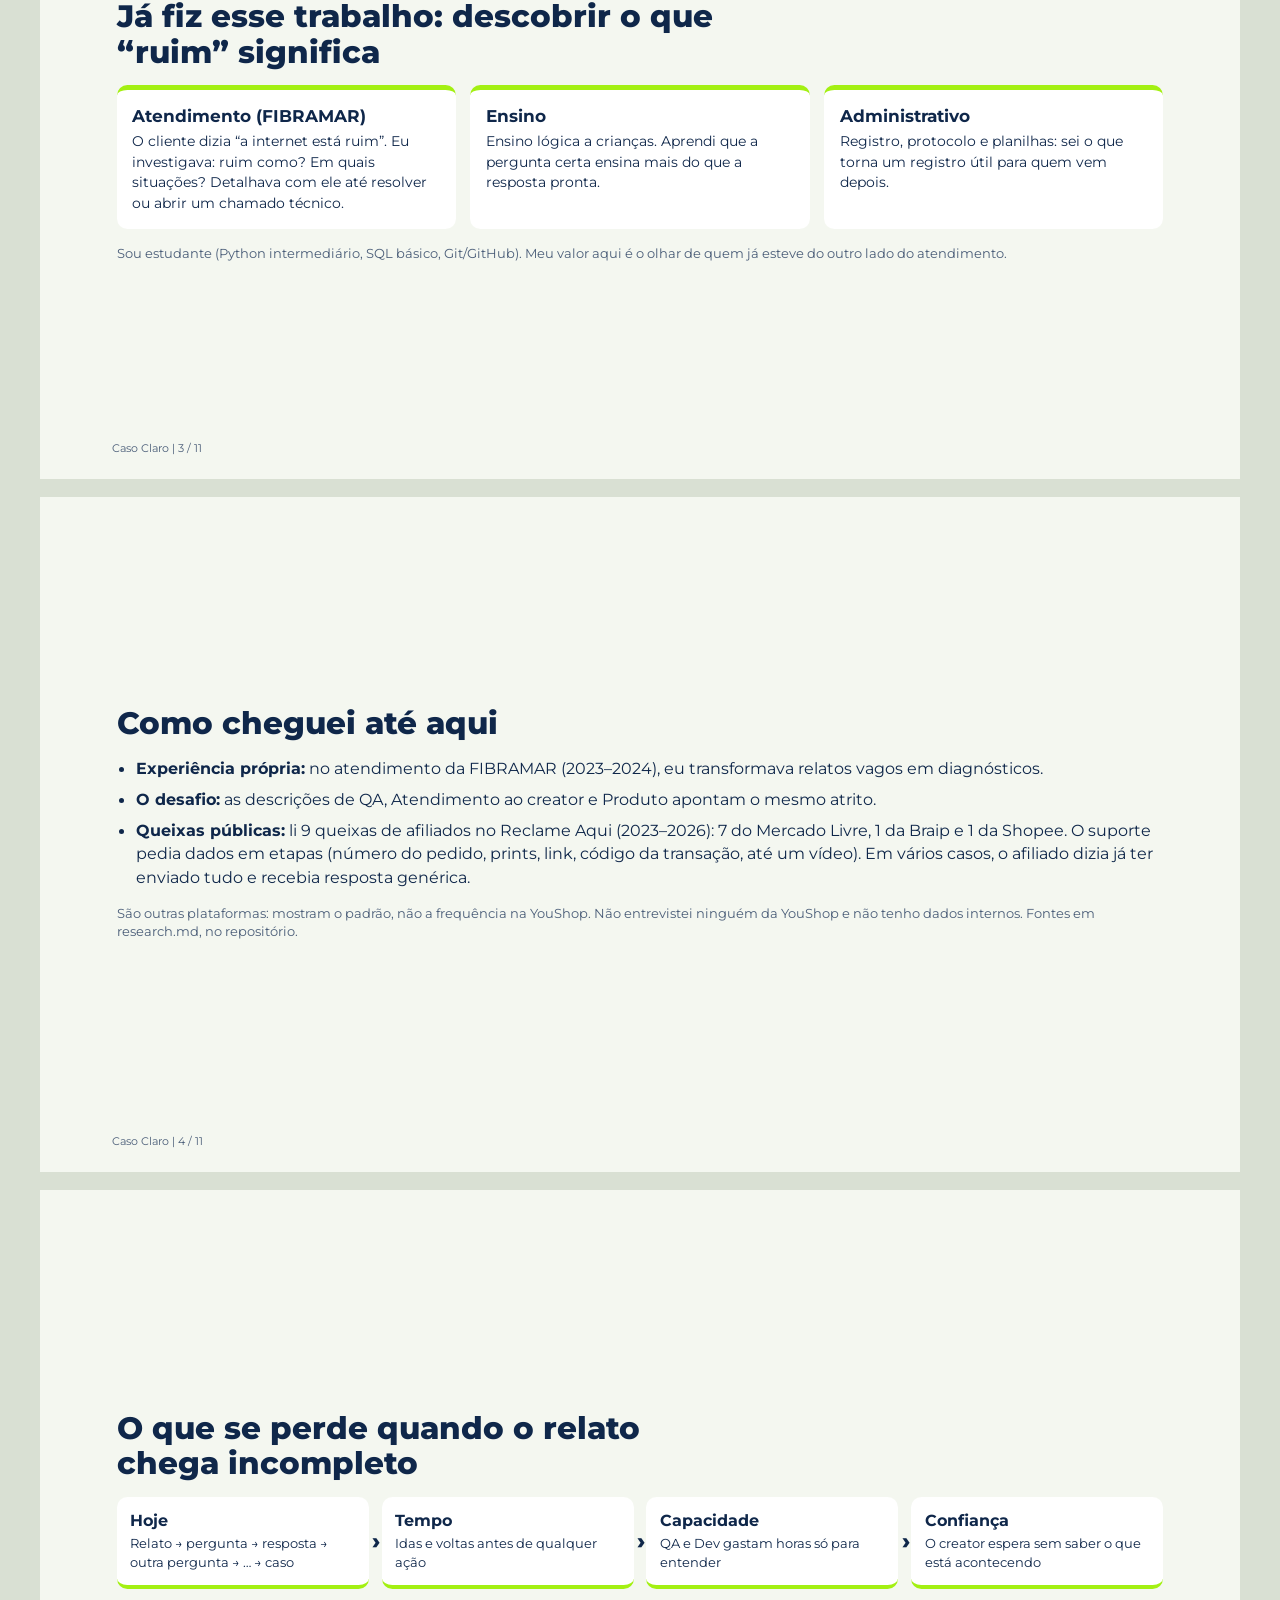
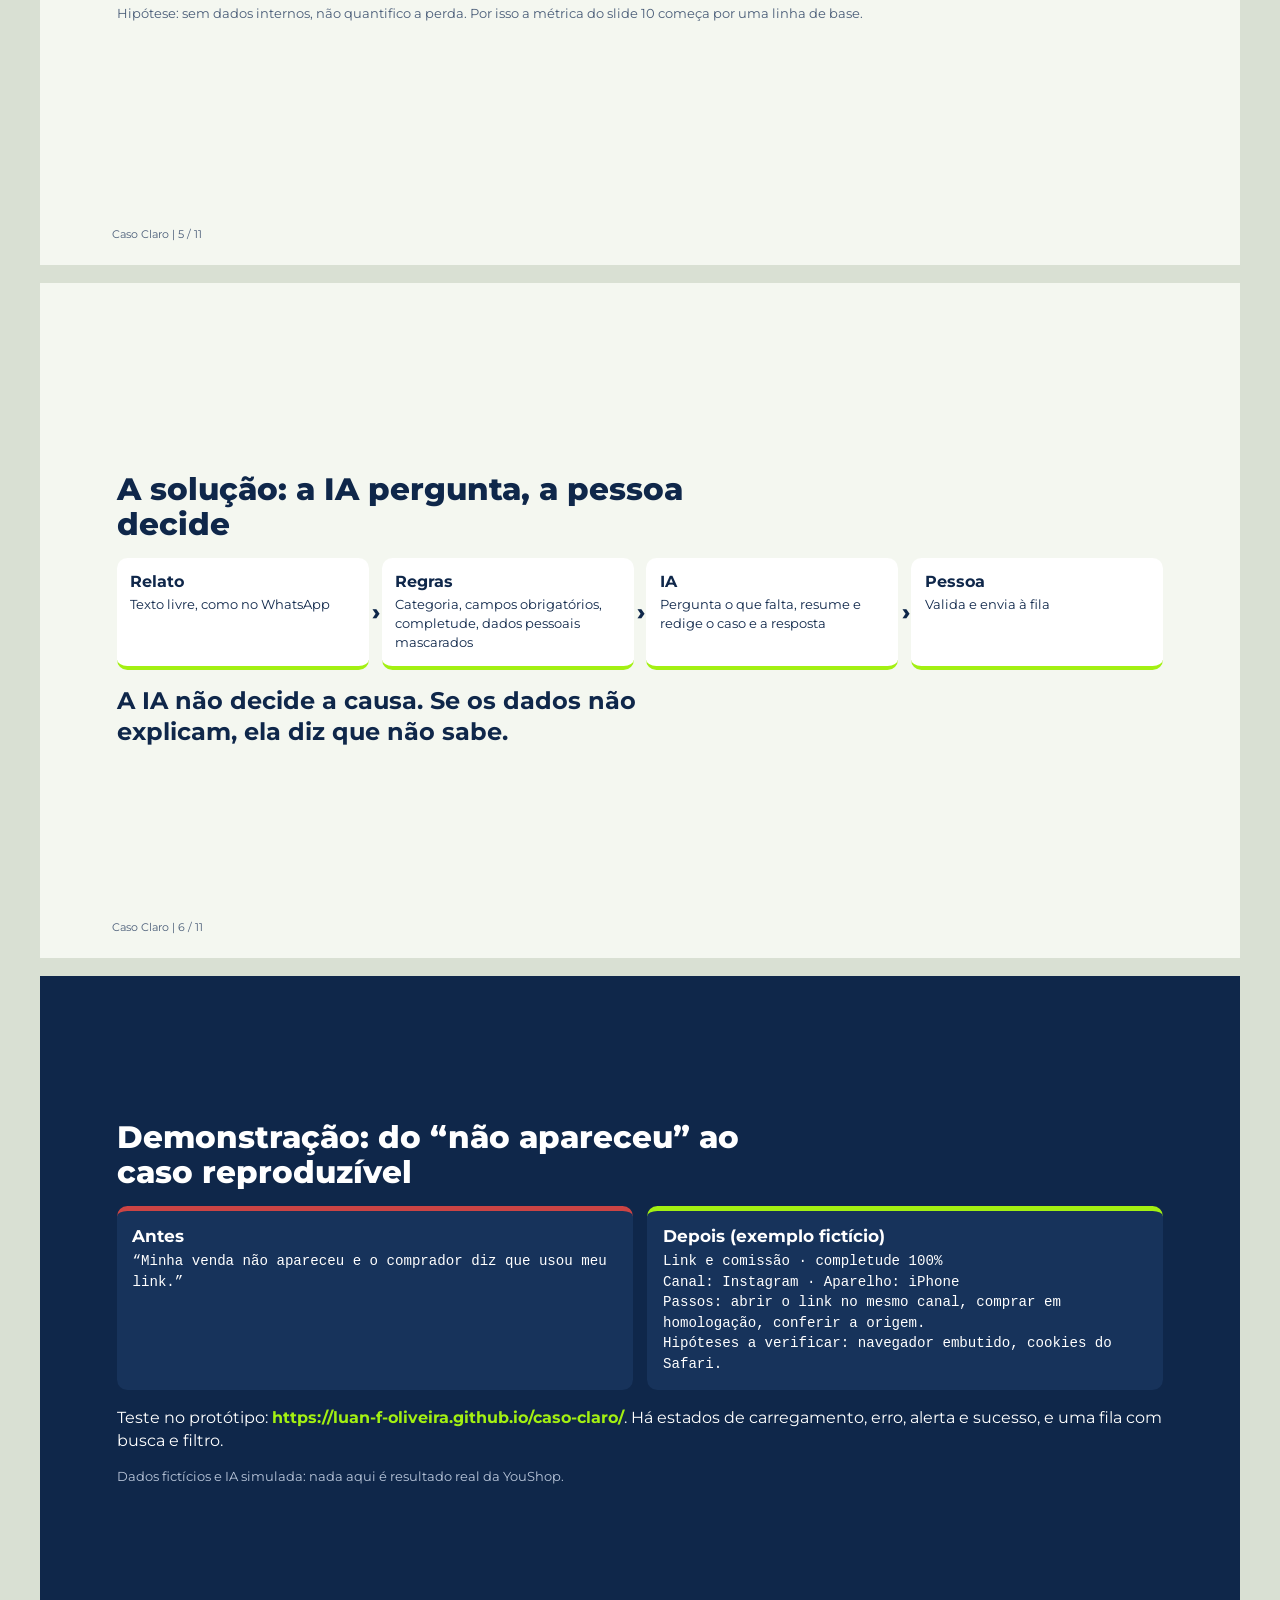
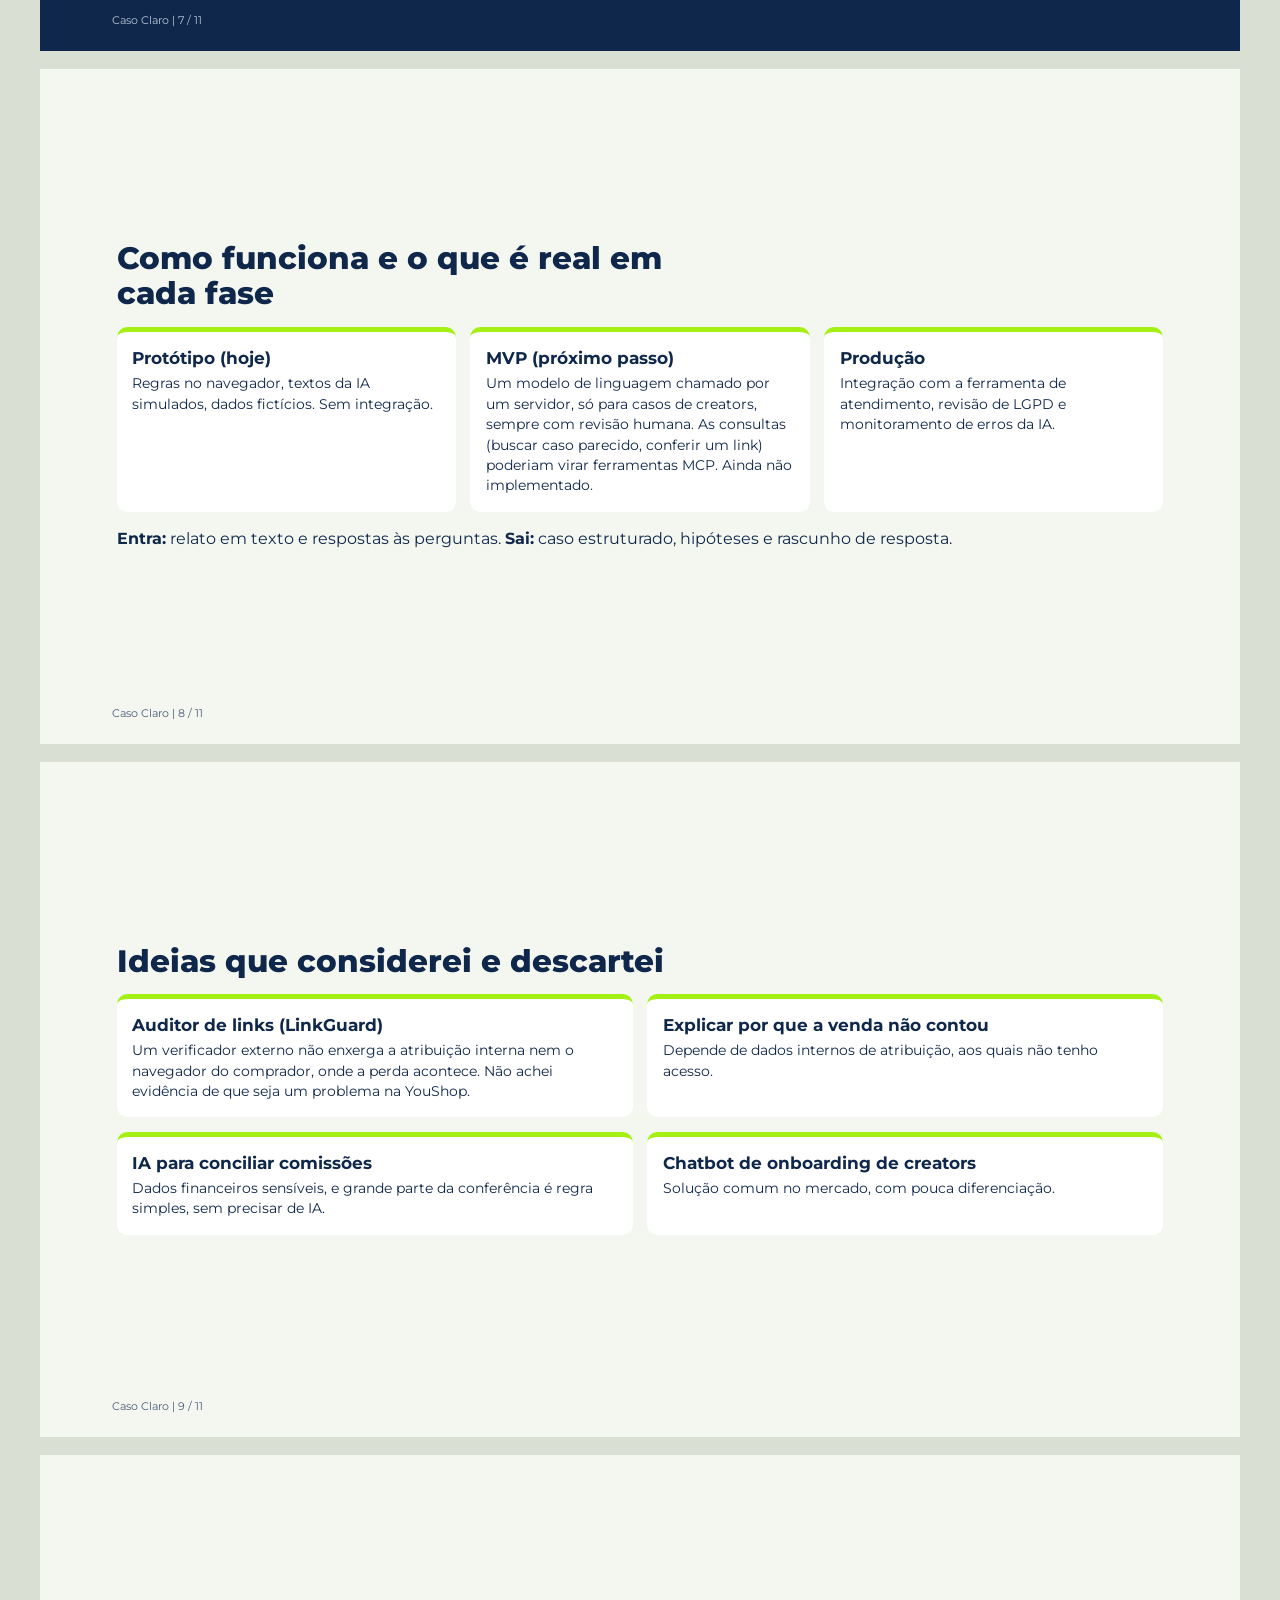
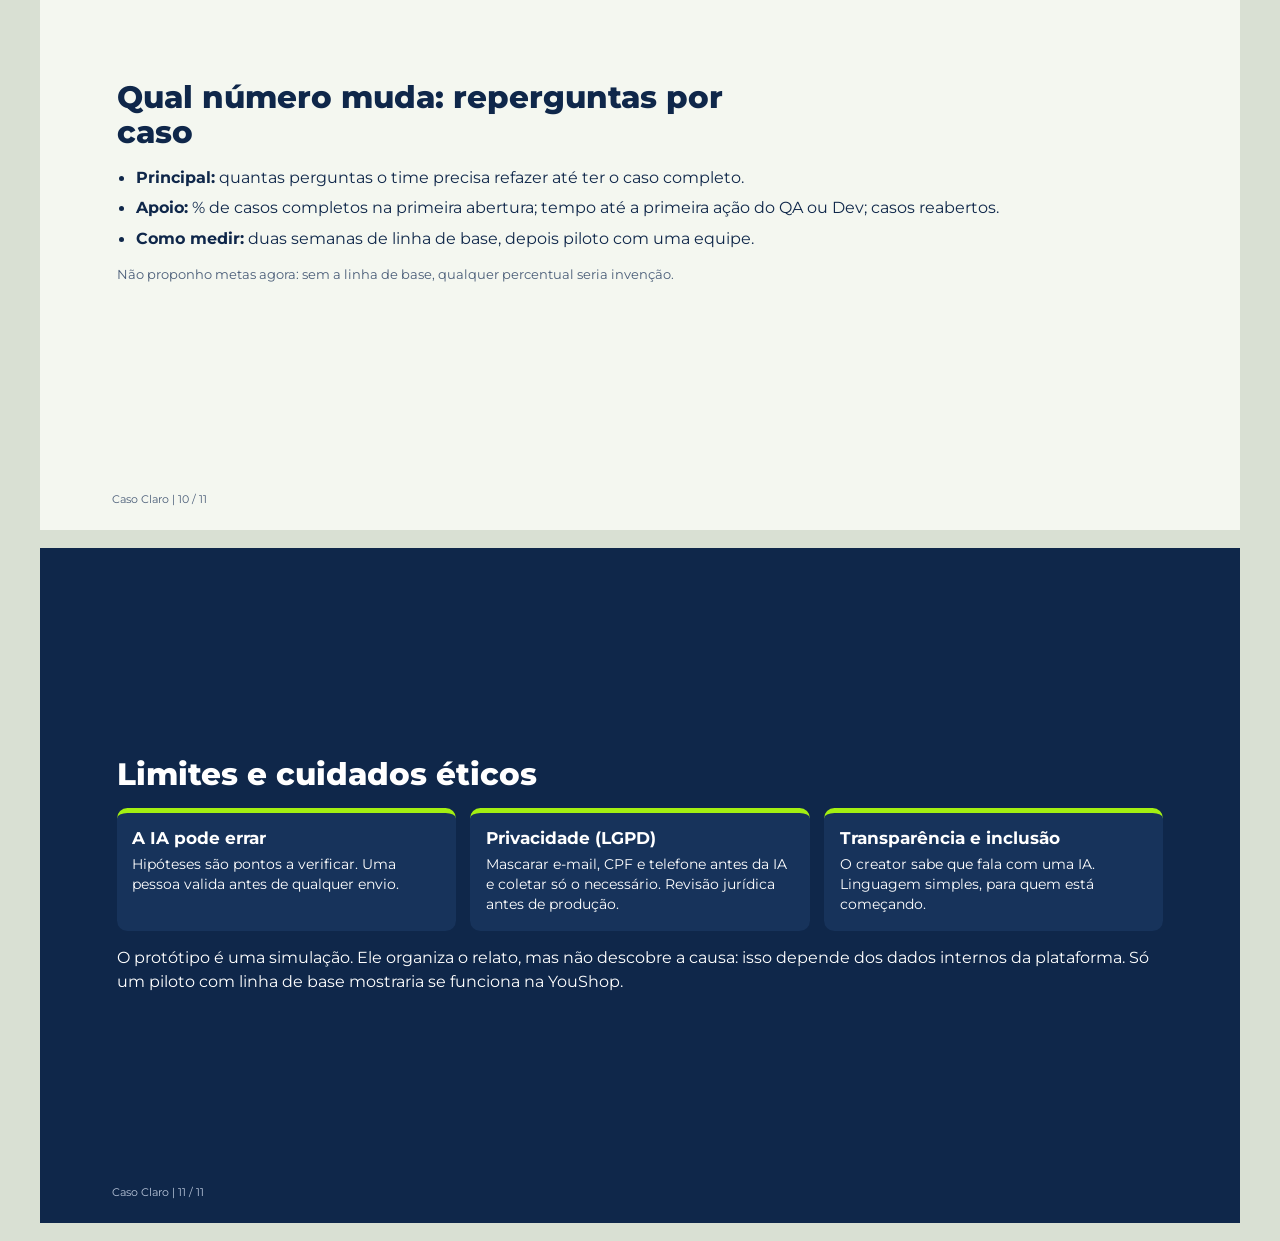
==== commit a3138388: "Adiciona MCP como próximo passo no MVP" ====
--- a/apresentacao.html
+++ b/apresentacao.html
@@ -27,7 +27,7 @@
 <h1>Caso Claro</h1>
 <p class="big lime">Transforma “não funciona” em um caso que o time consegue resolver.</p>
 <p>Oi, eu sou o <b>Luan Figueiredo de Oliveira</b>. Estudo Análise e Desenvolvimento de Sistemas na Universidade de Vassouras (2026–2028).</p>
-<p>Hoje também ensino lógica de programação no ensino fundamental e auxiliar administrativo. Antes, trabalhei no atendimento ao cliente da FIBRAMAR Telecomunicações.</p>
+<p>Hoje ensino lógica de programação no ensino fundamental e auxiliar administrativo. Antes, trabalhei no atendimento ao cliente da FIBRAMAR Telecomunicações.</p>
 <p>O que me move: ajudar a pessoa do outro lado a sair do “não funciona” e chegar a uma solução. O que trago para a YouShop: o hábito de descobrir o que ela realmente quer dizer quando fala “está ruim”.</p>
 <p class="note">Protótipo navegável: https://luan-f-oliveira.github.io/caso-claro/ · dados fictícios</p></div></section>
 
@@ -77,7 +77,7 @@
 <h2>Como funciona e o que é real em cada fase</h2>
 <div class="cols">
 <div class="card"><b>Protótipo (hoje)</b><p>Regras no navegador, textos da IA simulados, dados fictícios. Sem integração.</p></div>
-<div class="card"><b>MVP (próximo passo)</b><p>Um modelo de linguagem chamado por um servidor, só para casos de creators, sempre com revisão humana.</p></div>
+<div class="card"><b>MVP (próximo passo)</b><p>Um modelo de linguagem chamado por um servidor, só para casos de creators, sempre com revisão humana. As consultas (buscar caso parecido, conferir um link) poderiam virar ferramentas MCP. Ainda não implementado.</p></div>
 <div class="card"><b>Produção</b><p>Integração com a ferramenta de atendimento, revisão de LGPD e monitoramento de erros da IA.</p></div></div>
 <p><b>Entra:</b> relato em texto e respostas às perguntas. <b>Sai:</b> caso estruturado, hipóteses e rascunho de resposta.</p></div></section>
 
@@ -103,4 +103,4 @@
 <div class="card"><b>Privacidade (LGPD)</b><p>Mascarar e-mail, CPF e telefone antes da IA e coletar só o necessário. Revisão jurídica antes de produção.</p></div>
 <div class="card"><b>Transparência e inclusão</b><p>O creator sabe que fala com uma IA. Linguagem simples, para quem está começando.</p></div></div>
 <p>O protótipo é uma simulação. Ele organiza o relato, mas não descobre a causa: isso depende dos dados internos da plataforma. Só um piloto com linha de base mostraria se funciona na YouShop.</p></div></section>
-</body></html>
+</body></html>
